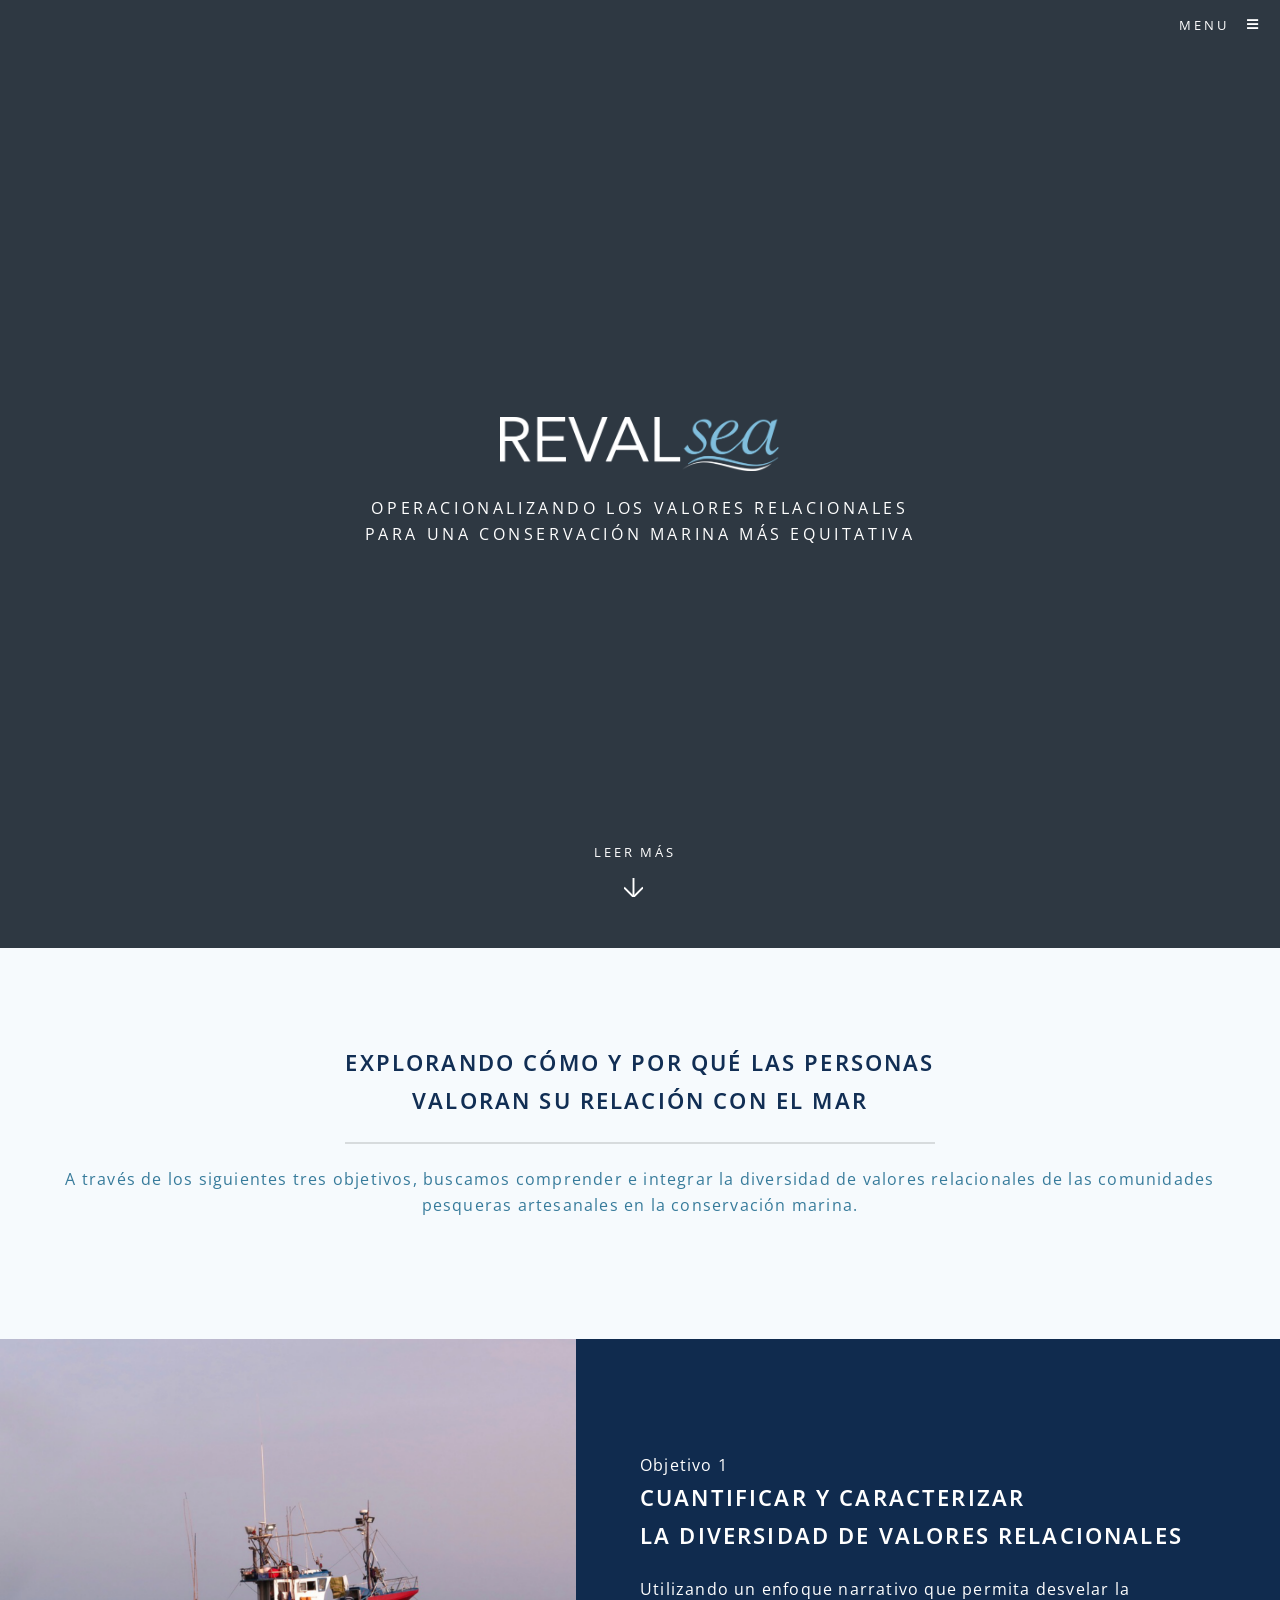
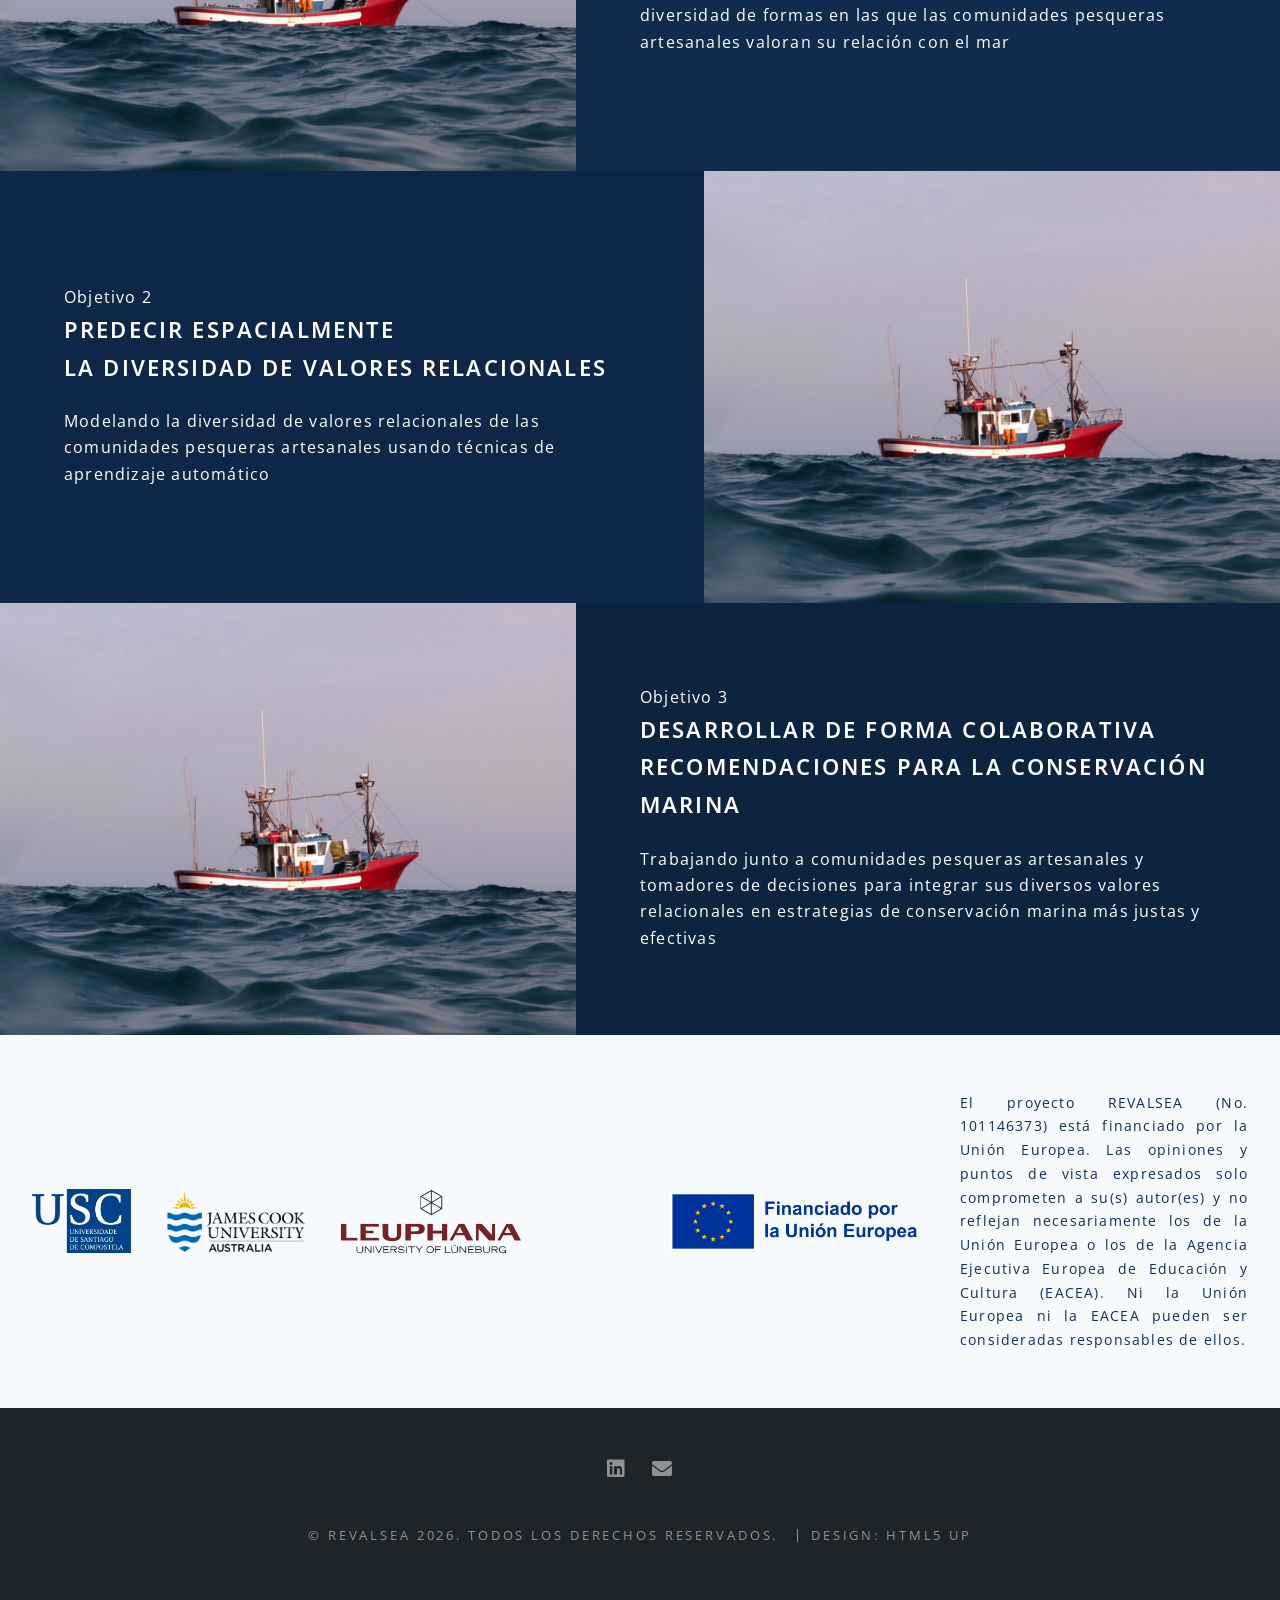
==== index.html @ 564c8993 "Update index.html" ====
<!DOCTYPE HTML>
<!--
	Spectral by HTML5 UP
	html5up.net | @ajlkn
	Free for personal and commercial use under the CCA 3.0 license (html5up.net/license)
-->
<html>
	<head>
		<title>REVALSEA</title>
		<meta charset="utf-8" />
		<meta name="viewport" content="width=device-width, initial-scale=1, user-scalable=no" />
		<link rel="stylesheet" href="assets/css/main.css" />
		<noscript><link rel="stylesheet" href="assets/css/noscript.css" /></noscript>
	</head>
	<body class="is-preload pagina-index">

		<!-- Page Wrapper -->
			<div id="page-wrapper">

				<!-- Header -->
					<header id="header" class="alt"> <h1><a href="index.html">revalsea</a></h1> 
						<nav id="nav">
							<ul>
								<li class="special">
									<a href="#menu" class="menuToggle"><span>Menu</span></a>
									<div id="menu">
										<ul>
											<li><a href="index.html">Inicio</a></li>
											<li><a href="generic.html">Equipo</a></li>
											<li><a href="elements.html">Divulgación</a></li>
										</ul>
									</div>
								</li>
							</ul>
						</nav>
					</header>

				<!-- Banner -->
					<section id="banner">
						<div class="inner">
							<img src="images/logoblanco.png" alt="Logo" class="banner-logo">
							<p>Operacionalizando los valores relacionales<br />
							para una conservación marina más equitativa</p>
						</div>
						<a href="#one" class="more scrolly">Leer más</a>
					</section>

				<!-- One -->
					<section id="one" class="wrapper style1 special">
						<div class="inner">
							<header class="major">
								<h2>Explorando cómo y por qué las personas<br />
								valoran su relación con el mar</h2>
								
								<span class="wave-divider"></span>
								
								<p>A través de los siguientes tres objetivos, buscamos comprender e integrar la diversidad de  
									valores relacionales de las comunidades pesqueras artesanales en la conservación marina.</p>
							</header>
						</div>
					</section>

				<!-- Two -->
					<section id="two" class="wrapper alt style2">
						<section class="spotlight">
							<div class="image"><img src="images/barco1.jpeg" alt="" /></div>
							<div class="content">
								<span class="spotlight-kicker">Objetivo 1</span>
								<h2>Cuantificar y caracterizar<br />
								la diversidad de valores relacionales</h2>
								<p>Utilizando un enfoque narrativo que permita desvelar la diversidad de formas en las que las comunidades pesqueras artesanales valoran su relación con el mar </p>
							</div>
						</section>
						<section class="spotlight">
							<div class="image"><img src="images/barco1.jpeg" alt="" /></div>
							<div class="content">
								<span class="spotlight-kicker">Objetivo 2</span>
								<h2>Predecir espacialmente <br />
								la diversidad de valores relacionales</h2>
								<p>Modelando la diversidad de valores relacionales de las comunidades pesqueras artesanales usando técnicas de aprendizaje automático</p>
							</div>
						</section>
						<section class="spotlight">
							<div class="image"><img src="images/barco1.jpeg" alt="" /></div>
							<div class="content">
								<span class="spotlight-kicker">Objetivo 3</span>
								<h2>Desarrollar de forma colaborativa<br />
								recomendaciones para la conservación marina</h2>
								<p>Trabajando junto a comunidades pesqueras artesanales y tomadores de decisiones para integrar sus diversos valores relacionales en estrategias de conservación marina más justas y efectivas</p>
							</div>
						</section>
					</section>

	
					<!-- Sección logos / colaboración -->
							<section id="partners" class="partners-section">
							  <div class="inner partners-row">
							
							    <div class="partners-left">
							      <img src="images/usc.png" alt="Logo institución 1" />
							      <img src="images/jcu2.png" alt="Logo institución 2" />
							      <img src="images/leuphana.png" alt="Logo institución 3" />
							    </div>
							
							    <div class="partners-right">
							      <img src="images/ES_FundedbytheEU_RGB_POS.png" alt="Logo Unión Europea" />
							      <p>El proyecto REVALSEA (No. 101146373) está financiado por la Unión Europea. Las opiniones y puntos de vista expresados solo comprometen a su(s) autor(es) y no reflejan 
								  necesariamente los de la Unión Europea o los de la Agencia Ejecutiva Europea de Educación y Cultura (EACEA). Ni la Unión Europea ni la EACEA pueden ser consideradas 
								  responsables de ellos. 
						      </p>
						    </div>
						
						  </div>
						</section>
				
				<!-- Footer -->
					<footer id="footer">
						<ul class="icons">
							<li><a href="https://www.linkedin.com/in/natali-lazzari-32a2b91ba/" class="icon brands fa-linkedin"><span class="label">LinkedIn</span></a></li>
							<li><a href="mailto:lazzari.natali@gmail.com" class="icon solid fa-envelope"><span class="label">Email</span></a></li>
						</ul>
						<ul class="copyright">
							<li>&copy; REVALSEA 2026. Todos los derechos reservados.</li>
							<li>Design: HTML5 UP</li>
						</ul>
					</footer>

				</div>

		<!-- Scripts -->
			<script src="assets/js/jquery.min.js"></script>
			<script src="assets/js/jquery.scrollex.min.js"></script>
			<script src="assets/js/jquery.scrolly.min.js"></script>
			<script src="assets/js/browser.min.js"></script>
			<script src="assets/js/breakpoints.min.js"></script>
			<script src="assets/js/util.js"></script>
			<script src="assets/js/main.js"></script>

	</body>
</html>
---- assets/css/main.css ----
@import url(fontawesome-all.min.css);
@import url("https://fonts.googleapis.com/css?family=Open+Sans:400,400italic,600,600italic,800,800italic");

/*
	Spectral by HTML5 UP
	html5up.net | @ajlkn
	Free for personal and commercial use under the CCA 3.0 license (html5up.net/license)
*/

html, body, div, span, applet, object,
iframe, h1, h2, h3, h4, h5, h6, p, blockquote,
pre, a, abbr, acronym, address, big, cite,
code, del, dfn, em, img, ins, kbd, q, s, samp,
small, strike, strong, sub, sup, tt, var, b,
u, i, center, dl, dt, dd, ol, ul, li, fieldset,
form, label, legend, table, caption, tbody,
tfoot, thead, tr, th, td, article, aside,
canvas, details, embed, figure, figcaption,
footer, header, hgroup, menu, nav, output, ruby,
section, summary, time, mark, audio, video {
	margin: 0;
	padding: 0;
	border: 0;
	font-size: 100%;
	font: inherit;
	vertical-align: baseline;}

article, aside, details, figcaption, figure,
footer, header, hgroup, menu, nav, section {
	display: block;}

body {
	line-height: 1;
}

ol, ul {
	list-style: none;
}

blockquote, q {
	quotes: none;
}

	blockquote:before, blockquote:after, q:before, q:after {
		content: '';
		content: none;
	}

table {
	border-collapse: collapse;
	border-spacing: 0;
}

body {
	-webkit-text-size-adjust: none;
}

mark {
	background-color: transparent;
	color: inherit;
}

input::-moz-focus-inner {
	border: 0;
	padding: 0;
}

input, select, textarea {
	-moz-appearance: none;
	-webkit-appearance: none;
	-ms-appearance: none;
	appearance: none;
}

/* Basic */

	@-ms-viewport {
		width: device-width;
	}

	html {
		box-sizing: border-box;
	}

	*, *:before, *:after {
		box-sizing: inherit;
	}

	body {
		background: #2e3842;
	}

		body.is-preload *, body.is-preload *:before, body.is-preload *:after {
			-moz-animation: none !important;
			-webkit-animation: none !important;
			-ms-animation: none !important;
			animation: none !important;
			-moz-transition: none !important;
			-webkit-transition: none !important;
			-ms-transition: none !important;
			transition: none !important;
		}


	body, input, select, textarea {
		color: #fff;
		font-family: "Open Sans", Helvetica, sans-serif;
		font-size: 15pt;
		font-weight: 400;
		letter-spacing: 0.075em;
		line-height: 1.65em;
	}

		@media screen and (max-width: 1680px) {

			body, input, select, textarea {
				font-size: 13pt;
			}

		}

		@media screen and (max-width: 1280px) {

			body, input, select, textarea {
				font-size: 12pt;
			}

		}

		@media screen and (max-width: 736px) {

			body, input, select, textarea {
				font-size: 11pt;
				letter-spacing: 0.0375em;
			}

		}

	a {
		-moz-transition: color 0.2s ease, border-bottom-color 0.2s ease;
		-webkit-transition: color 0.2s ease, border-bottom-color 0.2s ease;
		-ms-transition: color 0.2s ease, border-bottom-color 0.2s ease;
		transition: color 0.2s ease, border-bottom-color 0.2s ease;
		border-bottom: dotted 1px;
		color: inherit;
		text-decoration: none;
	}

		a:hover {
			border-bottom-color: transparent;
		}

	strong, b {
		color: #fff;
		font-weight: 600;
	}

	em, i {
		font-style: italic;
	}

	p {
		margin: 0 0 2em 0;
	}

	h1, h2, h3, h4, h5, h6 {
		color: #fff;
		font-weight: 630;
		letter-spacing: 0.1em;
		line-height: 1em;
		margin: 0 0 1em 0;
		text-transform: uppercase;
	}

		h1 a, h2 a, h3 a, h4 a, h5 a, h6 a {
			color: inherit;
			text-decoration: none;
		}

	h2 {
		font-size: 1.35em;
		line-height: 1.75em;
	}

		@media screen and (max-width: 736px) {

			h2 {
				font-size: 1.1em;
				line-height: 1.65em;
			}

		}

	h3 {
		font-size: 1.15em;
		line-height: 1.75em;
	}

		@media screen and (max-width: 736px) {

			h3 {
				font-size: 1em;
				line-height: 1.65em;
			}

		}

	h4 {
		font-size: 1em;
		line-height: 1.5em;
	}

	h5 {
		font-size: 0.8em;
		line-height: 1.5em;
	}

	h6 {
		font-size: 0.7em;
		line-height: 1.5em;
	}

	sub {
		font-size: 0.8em;
		position: relative;
		top: 0.5em;
	}

	sup {
		font-size: 0.8em;
		position: relative;
		top: -0.5em;
	}

	hr {
		border: 0;
		border-bottom: solid 2px #fff;
		margin: 3em 0;
	}

		hr.major {
			margin: 4.5em 0;
		}

	blockquote {
		border-left: solid 4px #fff;
		font-style: italic;
		margin: 0 0 2em 0;
		padding: 0.5em 0 0.5em 2em;
	}

	code {
		background: rgba(144, 144, 144, 0.25);
		border-radius: 3px;
		font-family: "Courier New", monospace;
		font-size: 0.9em;
		letter-spacing: 0;
		margin: 0 0.25em;
		padding: 0.25em 0.65em;
	}

	pre {
		-webkit-overflow-scrolling: touch;
		font-family: "Courier New", monospace;
		font-size: 0.9em;
		margin: 0 0 2em 0;
	}

		pre code {
			display: block;
			line-height: 1.75em;
			padding: 1em 1.5em;
			overflow-x: auto;
		}

	.align-left {
		text-align: left;
	}

	.align-center {
		text-align: center;
	}

	.align-right {
		text-align: right;
	}

/* Row */

	.row {
		display: flex;
		flex-wrap: wrap;
		box-sizing: border-box;
		align-items: stretch;
	}

		.row > * {
			box-sizing: border-box;
		}

		.row.gtr-uniform > * > :last-child {
			margin-bottom: 0;
		}

		.row.aln-left {
			justify-content: flex-start;
		}

		.row.aln-center {
			justify-content: center;
		}

		.row.aln-right {
			justify-content: flex-end;
		}

		.row.aln-top {
			align-items: flex-start;
		}

		.row.aln-middle {
			align-items: center;
		}

		.row.aln-bottom {
			align-items: flex-end;
		}

		.row > .imp {
			order: -1;
		}

		.row > .col-1 {
			width: 8.33333%;
		}

		.row > .off-1 {
			margin-left: 8.33333%;
		}

		.row > .col-2 {
			width: 16.66667%;
		}

		.row > .off-2 {
			margin-left: 16.66667%;
		}

		.row > .col-3 {
			width: 25%;
		}

		.row > .off-3 {
			margin-left: 25%;
		}

		.row > .col-4 {
			width: 33.33333%;
		}

		.row > .off-4 {
			margin-left: 33.33333%;
		}

		.row > .col-5 {
			width: 41.66667%;
		}

		.row > .off-5 {
			margin-left: 41.66667%;
		}

		.row > .col-6 {
			width: 50%;
		}

		.row > .off-6 {
			margin-left: 50%;
		}

		.row > .col-7 {
			width: 58.33333%;
		}

		.row > .off-7 {
			margin-left: 58.33333%;
		}

		.row > .col-8 {
			width: 66.66667%;
		}

		.row > .off-8 {
			margin-left: 66.66667%;
		}

		.row > .col-9 {
			width: 75%;
		}

		.row > .off-9 {
			margin-left: 75%;
		}

		.row > .col-10 {
			width: 83.33333%;
		}

		.row > .off-10 {
			margin-left: 83.33333%;
		}

		.row > .col-11 {
			width: 91.66667%;
		}

		.row > .off-11 {
			margin-left: 91.66667%;
		}

		.row > .col-12 {
			width: 100%;
		}

		.row > .off-12 {
			margin-left: 100%;
		}

		.row.gtr-0 {
			margin-top: 0;
			margin-left: 0em;
		}

			.row.gtr-0 > * {
				padding: 0 0 0 0em;
			}

			.row.gtr-0.gtr-uniform {
				margin-top: 0em;
			}

				.row.gtr-0.gtr-uniform > * {
					padding-top: 0em;
				}

		.row.gtr-25 {
			margin-top: 0;
			margin-left: -0.375em;
		}

			.row.gtr-25 > * {
				padding: 0 0 0 0.375em;
			}

			.row.gtr-25.gtr-uniform {
				margin-top: -0.375em;
			}

				.row.gtr-25.gtr-uniform > * {
					padding-top: 0.375em;
				}

		.row.gtr-50 {
			margin-top: 0;
			margin-left: -0.75em;
		}

			.row.gtr-50 > * {
				padding: 0 0 0 0.75em;
			}

			.row.gtr-50.gtr-uniform {
				margin-top: -0.75em;
			}

				.row.gtr-50.gtr-uniform > * {
					padding-top: 0.75em;
				}

		.row {
			margin-top: 0;
			margin-left: -1.5em;
		}

			.row > * {
				padding: 0 0 0 1.5em;
			}

			.row.gtr-uniform {
				margin-top: -1.5em;
			}

				.row.gtr-uniform > * {
					padding-top: 1.5em;
				}

		.row.gtr-150 {
			margin-top: 0;
			margin-left: -2.25em;
		}

			.row.gtr-150 > * {
				padding: 0 0 0 2.25em;
			}

			.row.gtr-150.gtr-uniform {
				margin-top: -2.25em;
			}

				.row.gtr-150.gtr-uniform > * {
					padding-top: 2.25em;
				}

		.row.gtr-200 {
			margin-top: 0;
			margin-left: -3em;
		}

			.row.gtr-200 > * {
				padding: 0 0 0 3em;
			}

			.row.gtr-200.gtr-uniform {
				margin-top: -3em;
			}

				.row.gtr-200.gtr-uniform > * {
					padding-top: 3em;
				}

		@media screen and (max-width: 1680px) {

			.row {
				display: flex;
				flex-wrap: wrap;
				box-sizing: border-box;
				align-items: stretch;
			}

				.row > * {
					box-sizing: border-box;
				}

				.row.gtr-uniform > * > :last-child {
					margin-bottom: 0;
				}

				.row.aln-left {
					justify-content: flex-start;
				}

				.row.aln-center {
					justify-content: center;
				}

				.row.aln-right {
					justify-content: flex-end;
				}

				.row.aln-top {
					align-items: flex-start;
				}

				.row.aln-middle {
					align-items: center;
				}

				.row.aln-bottom {
					align-items: flex-end;
				}

				.row > .imp-xlarge {
					order: -1;
				}

				.row > .col-1-xlarge {
					width: 8.33333%;
				}

				.row > .off-1-xlarge {
					margin-left: 8.33333%;
				}

				.row > .col-2-xlarge {
					width: 16.66667%;
				}

				.row > .off-2-xlarge {
					margin-left: 16.66667%;
				}

				.row > .col-3-xlarge {
					width: 25%;
				}

				.row > .off-3-xlarge {
					margin-left: 25%;
				}

				.row > .col-4-xlarge {
					width: 33.33333%;
				}

				.row > .off-4-xlarge {
					margin-left: 33.33333%;
				}

				.row > .col-5-xlarge {
					width: 41.66667%;
				}

				.row > .off-5-xlarge {
					margin-left: 41.66667%;
				}

				.row > .col-6-xlarge {
					width: 50%;
				}

				.row > .off-6-xlarge {
					margin-left: 50%;
				}

				.row > .col-7-xlarge {
					width: 58.33333%;
				}

				.row > .off-7-xlarge {
					margin-left: 58.33333%;
				}

				.row > .col-8-xlarge {
					width: 66.66667%;
				}

				.row > .off-8-xlarge {
					margin-left: 66.66667%;
				}

				.row > .col-9-xlarge {
					width: 75%;
				}

				.row > .off-9-xlarge {
					margin-left: 75%;
				}

				.row > .col-10-xlarge {
					width: 83.33333%;
				}

				.row > .off-10-xlarge {
					margin-left: 83.33333%;
				}

				.row > .col-11-xlarge {
					width: 91.66667%;
				}

				.row > .off-11-xlarge {
					margin-left: 91.66667%;
				}

				.row > .col-12-xlarge {
					width: 100%;
				}

				.row > .off-12-xlarge {
					margin-left: 100%;
				}

				.row.gtr-0 {
					margin-top: 0;
					margin-left: 0em;
				}

					.row.gtr-0 > * {
						padding: 0 0 0 0em;
					}

					.row.gtr-0.gtr-uniform {
						margin-top: 0em;
					}

						.row.gtr-0.gtr-uniform > * {
							padding-top: 0em;
						}

				.row.gtr-25 {
					margin-top: 0;
					margin-left: -0.375em;
				}

					.row.gtr-25 > * {
						padding: 0 0 0 0.375em;
					}

					.row.gtr-25.gtr-uniform {
						margin-top: -0.375em;
					}

						.row.gtr-25.gtr-uniform > * {
							padding-top: 0.375em;
						}

				.row.gtr-50 {
					margin-top: 0;
					margin-left: -0.75em;
				}

					.row.gtr-50 > * {
						padding: 0 0 0 0.75em;
					}

					.row.gtr-50.gtr-uniform {
						margin-top: -0.75em;
					}

						.row.gtr-50.gtr-uniform > * {
							padding-top: 0.75em;
						}

				.row {
					margin-top: 0;
					margin-left: -1.5em;
				}

					.row > * {
						padding: 0 0 0 1.5em;
					}

					.row.gtr-uniform {
						margin-top: -1.5em;
					}

						.row.gtr-uniform > * {
							padding-top: 1.5em;
						}

				.row.gtr-150 {
					margin-top: 0;
					margin-left: -2.25em;
				}

					.row.gtr-150 > * {
						padding: 0 0 0 2.25em;
					}

					.row.gtr-150.gtr-uniform {
						margin-top: -2.25em;
					}

						.row.gtr-150.gtr-uniform > * {
							padding-top: 2.25em;
						}

				.row.gtr-200 {
					margin-top: 0;
					margin-left: -3em;
				}

					.row.gtr-200 > * {
						padding: 0 0 0 3em;
					}

					.row.gtr-200.gtr-uniform {
						margin-top: -3em;
					}

						.row.gtr-200.gtr-uniform > * {
							padding-top: 3em;
						}

		}

		@media screen and (max-width: 1280px) {

			.row {
				display: flex;
				flex-wrap: wrap;
				box-sizing: border-box;
				align-items: stretch;
			}

				.row > * {
					box-sizing: border-box;
				}

				.row.gtr-uniform > * > :last-child {
					margin-bottom: 0;
				}

				.row.aln-left {
					justify-content: flex-start;
				}

				.row.aln-center {
					justify-content: center;
				}

				.row.aln-right {
					justify-content: flex-end;
				}

				.row.aln-top {
					align-items: flex-start;
				}

				.row.aln-middle {
					align-items: center;
				}

				.row.aln-bottom {
					align-items: flex-end;
				}

				.row > .imp-large {
					order: -1;
				}

				.row > .col-1-large {
					width: 8.33333%;
				}

				.row > .off-1-large {
					margin-left: 8.33333%;
				}

				.row > .col-2-large {
					width: 16.66667%;
				}

				.row > .off-2-large {
					margin-left: 16.66667%;
				}

				.row > .col-3-large {
					width: 25%;
				}

				.row > .off-3-large {
					margin-left: 25%;
				}

				.row > .col-4-large {
					width: 33.33333%;
				}

				.row > .off-4-large {
					margin-left: 33.33333%;
				}

				.row > .col-5-large {
					width: 41.66667%;
				}

				.row > .off-5-large {
					margin-left: 41.66667%;
				}

				.row > .col-6-large {
					width: 50%;
				}

				.row > .off-6-large {
					margin-left: 50%;
				}

				.row > .col-7-large {
					width: 58.33333%;
				}

				.row > .off-7-large {
					margin-left: 58.33333%;
				}

				.row > .col-8-large {
					width: 66.66667%;
				}

				.row > .off-8-large {
					margin-left: 66.66667%;
				}

				.row > .col-9-large {
					width: 75%;
				}

				.row > .off-9-large {
					margin-left: 75%;
				}

				.row > .col-10-large {
					width: 83.33333%;
				}

				.row > .off-10-large {
					margin-left: 83.33333%;
				}

				.row > .col-11-large {
					width: 91.66667%;
				}

				.row > .off-11-large {
					margin-left: 91.66667%;
				}

				.row > .col-12-large {
					width: 100%;
				}

				.row > .off-12-large {
					margin-left: 100%;
				}

				.row.gtr-0 {
					margin-top: 0;
					margin-left: 0em;
				}

					.row.gtr-0 > * {
						padding: 0 0 0 0em;
					}

					.row.gtr-0.gtr-uniform {
						margin-top: 0em;
					}

						.row.gtr-0.gtr-uniform > * {
							padding-top: 0em;
						}

				.row.gtr-25 {
					margin-top: 0;
					margin-left: -0.375em;
				}

					.row.gtr-25 > * {
						padding: 0 0 0 0.375em;
					}

					.row.gtr-25.gtr-uniform {
						margin-top: -0.375em;
					}

						.row.gtr-25.gtr-uniform > * {
							padding-top: 0.375em;
						}

				.row.gtr-50 {
					margin-top: 0;
					margin-left: -0.75em;
				}

					.row.gtr-50 > * {
						padding: 0 0 0 0.75em;
					}

					.row.gtr-50.gtr-uniform {
						margin-top: -0.75em;
					}

						.row.gtr-50.gtr-uniform > * {
							padding-top: 0.75em;
						}

				.row {
					margin-top: 0;
					margin-left: -1.5em;
				}

					.row > * {
						padding: 0 0 0 1.5em;
					}

					.row.gtr-uniform {
						margin-top: -1.5em;
					}

						.row.gtr-uniform > * {
							padding-top: 1.5em;
						}

				.row.gtr-150 {
					margin-top: 0;
					margin-left: -2.25em;
				}

					.row.gtr-150 > * {
						padding: 0 0 0 2.25em;
					}

					.row.gtr-150.gtr-uniform {
						margin-top: -2.25em;
					}

						.row.gtr-150.gtr-uniform > * {
							padding-top: 2.25em;
						}

				.row.gtr-200 {
					margin-top: 0;
					margin-left: -3em;
				}

					.row.gtr-200 > * {
						padding: 0 0 0 3em;
					}

					.row.gtr-200.gtr-uniform {
						margin-top: -3em;
					}

						.row.gtr-200.gtr-uniform > * {
							padding-top: 3em;
						}

		}

		@media screen and (max-width: 980px) {

			.row {
				display: flex;
				flex-wrap: wrap;
				box-sizing: border-box;
				align-items: stretch;
			}

				.row > * {
					box-sizing: border-box;
				}

				.row.gtr-uniform > * > :last-child {
					margin-bottom: 0;
				}

				.row.aln-left {
					justify-content: flex-start;
				}

				.row.aln-center {
					justify-content: center;
				}

				.row.aln-right {
					justify-content: flex-end;
				}

				.row.aln-top {
					align-items: flex-start;
				}

				.row.aln-middle {
					align-items: center;
				}

				.row.aln-bottom {
					align-items: flex-end;
				}

				.row > .imp-medium {
					order: -1;
				}

				.row > .col-1-medium {
					width: 8.33333%;
				}

				.row > .off-1-medium {
					margin-left: 8.33333%;
				}

				.row > .col-2-medium {
					width: 16.66667%;
				}

				.row > .off-2-medium {
					margin-left: 16.66667%;
				}

				.row > .col-3-medium {
					width: 25%;
				}

				.row > .off-3-medium {
					margin-left: 25%;
				}

				.row > .col-4-medium {
					width: 33.33333%;
				}

				.row > .off-4-medium {
					margin-left: 33.33333%;
				}

				.row > .col-5-medium {
					width: 41.66667%;
				}

				.row > .off-5-medium {
					margin-left: 41.66667%;
				}

				.row > .col-6-medium {
					width: 50%;
				}

				.row > .off-6-medium {
					margin-left: 50%;
				}

				.row > .col-7-medium {
					width: 58.33333%;
				}

				.row > .off-7-medium {
					margin-left: 58.33333%;
				}

				.row > .col-8-medium {
					width: 66.66667%;
				}

				.row > .off-8-medium {
					margin-left: 66.66667%;
				}

				.row > .col-9-medium {
					width: 75%;
				}

				.row > .off-9-medium {
					margin-left: 75%;
				}

				.row > .col-10-medium {
					width: 83.33333%;
				}

				.row > .off-10-medium {
					margin-left: 83.33333%;
				}

				.row > .col-11-medium {
					width: 91.66667%;
				}

				.row > .off-11-medium {
					margin-left: 91.66667%;
				}

				.row > .col-12-medium {
					width: 100%;
				}

				.row > .off-12-medium {
					margin-left: 100%;
				}

				.row.gtr-0 {
					margin-top: 0;
					margin-left: 0em;
				}

					.row.gtr-0 > * {
						padding: 0 0 0 0em;
					}

					.row.gtr-0.gtr-uniform {
						margin-top: 0em;
					}

						.row.gtr-0.gtr-uniform > * {
							padding-top: 0em;
						}

				.row.gtr-25 {
					margin-top: 0;
					margin-left: -0.375em;
				}

					.row.gtr-25 > * {
						padding: 0 0 0 0.375em;
					}

					.row.gtr-25.gtr-uniform {
						margin-top: -0.375em;
					}

						.row.gtr-25.gtr-uniform > * {
							padding-top: 0.375em;
						}

				.row.gtr-50 {
					margin-top: 0;
					margin-left: -0.75em;
				}

					.row.gtr-50 > * {
						padding: 0 0 0 0.75em;
					}

					.row.gtr-50.gtr-uniform {
						margin-top: -0.75em;
					}

						.row.gtr-50.gtr-uniform > * {
							padding-top: 0.75em;
						}

				.row {
					margin-top: 0;
					margin-left: -1.5em;
				}

					.row > * {
						padding: 0 0 0 1.5em;
					}

					.row.gtr-uniform {
						margin-top: -1.5em;
					}

						.row.gtr-uniform > * {
							padding-top: 1.5em;
						}

				.row.gtr-150 {
					margin-top: 0;
					margin-left: -2.25em;
				}

					.row.gtr-150 > * {
						padding: 0 0 0 2.25em;
					}

					.row.gtr-150.gtr-uniform {
						margin-top: -2.25em;
					}

						.row.gtr-150.gtr-uniform > * {
							padding-top: 2.25em;
						}

				.row.gtr-200 {
					margin-top: 0;
					margin-left: -3em;
				}

					.row.gtr-200 > * {
						padding: 0 0 0 3em;
					}

					.row.gtr-200.gtr-uniform {
						margin-top: -3em;
					}

						.row.gtr-200.gtr-uniform > * {
							padding-top: 3em;
						}

		}

		@media screen and (max-width: 736px) {

			.row {
				display: flex;
				flex-wrap: wrap;
				box-sizing: border-box;
				align-items: stretch;
			}

				.row > * {
					box-sizing: border-box;
				}

				.row.gtr-uniform > * > :last-child {
					margin-bottom: 0;
				}

				.row.aln-left {
					justify-content: flex-start;
				}

				.row.aln-center {
					justify-content: center;
				}

				.row.aln-right {
					justify-content: flex-end;
				}

				.row.aln-top {
					align-items: flex-start;
				}

				.row.aln-middle {
					align-items: center;
				}

				.row.aln-bottom {
					align-items: flex-end;
				}

				.row > .imp-small {
					order: -1;
				}

				.row > .col-1-small {
					width: 8.33333%;
				}

				.row > .off-1-small {
					margin-left: 8.33333%;
				}

				.row > .col-2-small {
					width: 16.66667%;
				}

				.row > .off-2-small {
					margin-left: 16.66667%;
				}

				.row > .col-3-small {
					width: 25%;
				}

				.row > .off-3-small {
					margin-left: 25%;
				}

				.row > .col-4-small {
					width: 33.33333%;
				}

				.row > .off-4-small {
					margin-left: 33.33333%;
				}

				.row > .col-5-small {
					width: 41.66667%;
				}

				.row > .off-5-small {
					margin-left: 41.66667%;
				}

				.row > .col-6-small {
					width: 50%;
				}

				.row > .off-6-small {
					margin-left: 50%;
				}

				.row > .col-7-small {
					width: 58.33333%;
				}

				.row > .off-7-small {
					margin-left: 58.33333%;
				}

				.row > .col-8-small {
					width: 66.66667%;
				}

				.row > .off-8-small {
					margin-left: 66.66667%;
				}

				.row > .col-9-small {
					width: 75%;
				}

				.row > .off-9-small {
					margin-left: 75%;
				}

				.row > .col-10-small {
					width: 83.33333%;
				}

				.row > .off-10-small {
					margin-left: 83.33333%;
				}

				.row > .col-11-small {
					width: 91.66667%;
				}

				.row > .off-11-small {
					margin-left: 91.66667%;
				}

				.row > .col-12-small {
					width: 100%;
				}

				.row > .off-12-small {
					margin-left: 100%;
				}

				.row.gtr-0 {
					margin-top: 0;
					margin-left: 0em;
				}

					.row.gtr-0 > * {
						padding: 0 0 0 0em;
					}

					.row.gtr-0.gtr-uniform {
						margin-top: 0em;
					}

						.row.gtr-0.gtr-uniform > * {
							padding-top: 0em;
						}

				.row.gtr-25 {
					margin-top: 0;
					margin-left: -0.375em;
				}

					.row.gtr-25 > * {
						padding: 0 0 0 0.375em;
					}

					.row.gtr-25.gtr-uniform {
						margin-top: -0.375em;
					}

						.row.gtr-25.gtr-uniform > * {
							padding-top: 0.375em;
						}

				.row.gtr-50 {
					margin-top: 0;
					margin-left: -0.75em;
				}

					.row.gtr-50 > * {
						padding: 0 0 0 0.75em;
					}

					.row.gtr-50.gtr-uniform {
						margin-top: -0.75em;
					}

						.row.gtr-50.gtr-uniform > * {
							padding-top: 0.75em;
						}

				.row {
					margin-top: 0;
					margin-left: -1.5em;
				}

					.row > * {
						padding: 0 0 0 1.5em;
					}

					.row.gtr-uniform {
						margin-top: -1.5em;
					}

						.row.gtr-uniform > * {
							padding-top: 1.5em;
						}

				.row.gtr-150 {
					margin-top: 0;
					margin-left: -2.25em;
				}

					.row.gtr-150 > * {
						padding: 0 0 0 2.25em;
					}

					.row.gtr-150.gtr-uniform {
						margin-top: -2.25em;
					}

						.row.gtr-150.gtr-uniform > * {
							padding-top: 2.25em;
						}

				.row.gtr-200 {
					margin-top: 0;
					margin-left: -3em;
				}

					.row.gtr-200 > * {
						padding: 0 0 0 3em;
					}

					.row.gtr-200.gtr-uniform {
						margin-top: -3em;
					}

						.row.gtr-200.gtr-uniform > * {
							padding-top: 3em;
						}

		}

		@media screen and (max-width: 480px) {

			.row {
				display: flex;
				flex-wrap: wrap;
				box-sizing: border-box;
				align-items: stretch;
			}

				.row > * {
					box-sizing: border-box;
				}

				.row.gtr-uniform > * > :last-child {
					margin-bottom: 0;
				}

				.row.aln-left {
					justify-content: flex-start;
				}

				.row.aln-center {
					justify-content: center;
				}

				.row.aln-right {
					justify-content: flex-end;
				}

				.row.aln-top {
					align-items: flex-start;
				}

				.row.aln-middle {
					align-items: center;
				}

				.row.aln-bottom {
					align-items: flex-end;
				}

				.row > .imp-xsmall {
					order: -1;
				}

				.row > .col-1-xsmall {
					width: 8.33333%;
				}

				.row > .off-1-xsmall {
					margin-left: 8.33333%;
				}

				.row > .col-2-xsmall {
					width: 16.66667%;
				}

				.row > .off-2-xsmall {
					margin-left: 16.66667%;
				}

				.row > .col-3-xsmall {
					width: 25%;
				}

				.row > .off-3-xsmall {
					margin-left: 25%;
				}

				.row > .col-4-xsmall {
					width: 33.33333%;
				}

				.row > .off-4-xsmall {
					margin-left: 33.33333%;
				}

				.row > .col-5-xsmall {
					width: 41.66667%;
				}

				.row > .off-5-xsmall {
					margin-left: 41.66667%;
				}

				.row > .col-6-xsmall {
					width: 50%;
				}

				.row > .off-6-xsmall {
					margin-left: 50%;
				}

				.row > .col-7-xsmall {
					width: 58.33333%;
				}

				.row > .off-7-xsmall {
					margin-left: 58.33333%;
				}

				.row > .col-8-xsmall {
					width: 66.66667%;
				}

				.row > .off-8-xsmall {
					margin-left: 66.66667%;
				}

				.row > .col-9-xsmall {
					width: 75%;
				}

				.row > .off-9-xsmall {
					margin-left: 75%;
				}

				.row > .col-10-xsmall {
					width: 83.33333%;
				}

				.row > .off-10-xsmall {
					margin-left: 83.33333%;
				}

				.row > .col-11-xsmall {
					width: 91.66667%;
				}

				.row > .off-11-xsmall {
					margin-left: 91.66667%;
				}

				.row > .col-12-xsmall {
					width: 100%;
				}

				.row > .off-12-xsmall {
					margin-left: 100%;
				}

				.row.gtr-0 {
					margin-top: 0;
					margin-left: 0em;
				}

					.row.gtr-0 > * {
						padding: 0 0 0 0em;
					}

					.row.gtr-0.gtr-uniform {
						margin-top: 0em;
					}

						.row.gtr-0.gtr-uniform > * {
							padding-top: 0em;
						}

				.row.gtr-25 {
					margin-top: 0;
					margin-left: -0.375em;
				}

					.row.gtr-25 > * {
						padding: 0 0 0 0.375em;
					}

					.row.gtr-25.gtr-uniform {
						margin-top: -0.375em;
					}

						.row.gtr-25.gtr-uniform > * {
							padding-top: 0.375em;
						}

				.row.gtr-50 {
					margin-top: 0;
					margin-left: -0.75em;
				}

					.row.gtr-50 > * {
						padding: 0 0 0 0.75em;
					}

					.row.gtr-50.gtr-uniform {
						margin-top: -0.75em;
					}

						.row.gtr-50.gtr-uniform > * {
							padding-top: 0.75em;
						}

				.row {
					margin-top: 0;
					margin-left: -1.5em;
				}

					.row > * {
						padding: 0 0 0 1.5em;
					}

					.row.gtr-uniform {
						margin-top: -1.5em;
					}

						.row.gtr-uniform > * {
							padding-top: 1.5em;
						}

				.row.gtr-150 {
					margin-top: 0;
					margin-left: -2.25em;
				}

					.row.gtr-150 > * {
						padding: 0 0 0 2.25em;
					}

					.row.gtr-150.gtr-uniform {
						margin-top: -2.25em;
					}

						.row.gtr-150.gtr-uniform > * {
							padding-top: 2.25em;
						}

				.row.gtr-200 {
					margin-top: 0;
					margin-left: -3em;
				}

					.row.gtr-200 > * {
						padding: 0 0 0 3em;
					}

					.row.gtr-200.gtr-uniform {
						margin-top: -3em;
					}

						.row.gtr-200.gtr-uniform > * {
							padding-top: 3em;
						}

		}

/* Section/Article */

	section.special, article.special {
		text-align: center;
	}

	header p {
		color: rgba(255, 255, 255, 0.5);
		position: relative;
		top: -0.25em;
	}

	header h3 + p {
		font-size: 1.1em;
	}

	header h4 + p,
	header h5 + p,
	header h6 + p {
		font-size: 0.9em;
	}

	header.major {
		margin: 0 0 3.5em 0;
	}

		header.major h2, header.major h3, header.major h4, header.major h5, header.major h6 {
			border-bottom: solid 2px #fff;
			display: inline-block;
			padding-bottom: 1em;
			position: relative;
		}

			header.major h2:after, header.major h3:after, header.major h4:after, header.major h5:after, header.major h6:after {
				content: '';
				display: block;
				height: 1px;
			}

		header.major p {
			color: #fff;
			top: 0;
		}

		@media screen and (max-width: 736px) {

			header.major {
				margin: 0 0 2em 0;
			}

		}

	@media screen and (max-width: 980px) {

		header br {
			display: none;
		}

	}

/* Form */

	form {
		margin: 0 0 2em 0;
	}

	label {
		color: #fff;
		display: block;
		font-size: 0.9em;
		font-weight: 600;
		margin: 0 0 1em 0;
	}

	input[type="text"],
	input[type="password"],
	input[type="email"],
	select,
	textarea {
		-moz-appearance: none;
		-webkit-appearance: none;
		-ms-appearance: none;
		appearance: none;
		background-color: rgba(144, 144, 144, 0.25);
		border-radius: 3px;
		border: none;
		color: inherit;
		display: block;
		outline: 0;
		padding: 0 1em;
		text-decoration: none;
		width: 100%;
	}

		input[type="text"]:invalid,
		input[type="password"]:invalid,
		input[type="email"]:invalid,
		select:invalid,
		textarea:invalid {
			box-shadow: none;
		}

		input[type="text"]:focus,
		input[type="password"]:focus,
		input[type="email"]:focus,
		select:focus,
		textarea:focus {
			box-shadow: 0 0 0 2px #21b2a6;
		}

	select {
		background-size: 1.25em;
		background-repeat: no-repeat;
		background-position: calc(100% - 1em) center;
		height: 2.75em;
		padding-right: 2.75em;
		text-overflow: ellipsis;
	}

		select:focus::-ms-value {
			background-color: transparent;
		}

		select::-ms-expand {
			display: none;
		}

	input[type="text"],
	input[type="password"],
	input[type="email"],
	select {
		height: 2.75em;
	}

	textarea {
		padding: 0.75em 1em;
	}

	input[type="checkbox"],
	input[type="radio"] {
		-moz-appearance: none;
		-webkit-appearance: none;
		-ms-appearance: none;
		appearance: none;
		display: block;
		float: left;
		margin-right: -2em;
		opacity: 0;
		width: 1em;
		z-index: -1;
	}

		input[type="checkbox"] + label,
		input[type="radio"] + label {
			text-decoration: none;
			color: #fff;
			cursor: pointer;
			display: inline-block;
			font-size: 1em;
			font-weight: 400;
			padding-left: 2.4em;
			padding-right: 0.75em;
			position: relative;
		}

			input[type="checkbox"] + label:before,
			input[type="radio"] + label:before {
				-moz-osx-font-smoothing: grayscale;
				-webkit-font-smoothing: antialiased;
				display: inline-block;
				font-style: normal;
				font-variant: normal;
				text-rendering: auto;
				line-height: 1;
				text-transform: none !important;
				font-family: 'Font Awesome 5 Free';
				font-weight: 900;
			}

			input[type="checkbox"] + label:before,
			input[type="radio"] + label:before {
				background: rgba(144, 144, 144, 0.25);
				border-radius: 3px;
				content: '';
				display: inline-block;
				font-size: 0.8em;
				height: 2.0625em;
				left: 0;
				line-height: 2.0625em;
				position: absolute;
				text-align: center;
				top: 0;
				width: 2.0625em;
			}

		input[type="checkbox"]:checked + label:before,
		input[type="radio"]:checked + label:before {
			background: #2e3842;
			color: #fff;
			content: '\f00c';
		}

		input[type="checkbox"]:focus + label:before,
		input[type="radio"]:focus + label:before {
			box-shadow: 0 0 0 2px #21b2a6;
		}

	input[type="checkbox"] + label:before {
		border-radius: 3px;
	}

	input[type="radio"] + label:before {
		border-radius: 100%;
	}

	::-webkit-input-placeholder {
		color: rgba(255, 255, 255, 0.5) !important;
		opacity: 1.0;
	}

	:-moz-placeholder {
		color: rgba(255, 255, 255, 0.5) !important;
		opacity: 1.0;
	}

	::-moz-placeholder {
		color: rgba(255, 255, 255, 0.5) !important;
		opacity: 1.0;
	}

	:-ms-input-placeholder {
		color: rgba(255, 255, 255, 0.5) !important;
		opacity: 1.0;
	}

/* Box */

	.box {
		border-radius: 3px;
		border: solid 2px #fff;
		margin-bottom: 2em;
		padding: 1.5em;
	}

		.box > :last-child,
		.box > :last-child > :last-child,
		.box > :last-child > :last-child > :last-child {
			margin-bottom: 0;
		}

		.box.alt {
			border: 0;
			border-radius: 0;
			padding: 0;
		}

/* Icon */

	.icon {
		text-decoration: none;
		border-bottom: none;
		position: relative;
	}

		.icon:before {
			-moz-osx-font-smoothing: grayscale;
			-webkit-font-smoothing: antialiased;
			display: inline-block;
			font-style: normal;
			font-variant: normal;
			text-rendering: auto;
			line-height: 1;
			text-transform: none !important;
			font-family: 'Font Awesome 5 Free';
			font-weight: 400;
		}

		.icon > .label {
			display: none;
		}

		.icon:before {
			line-height: inherit;
		}

		.icon.solid:before {
			font-weight: 900;
		}

		.icon.brands:before {
			font-family: 'Font Awesome 5 Brands';
		}

		.icon.major {
			-moz-transform: rotate(-45deg);
			-webkit-transform: rotate(-45deg);
			-ms-transform: rotate(-45deg);
			transform: rotate(-45deg);
			border-radius: 3px;
			border: solid 2px #fff;
			display: inline-block;
			font-size: 1.35em;
			height: calc(3em + 2px);
			line-height: 3em;
			text-align: center;
			width: calc(3em + 2px);
		}

			.icon.major:before {
				-moz-transform: rotate(45deg);
				-webkit-transform: rotate(45deg);
				-ms-transform: rotate(45deg);
				transform: rotate(45deg);
				display: inline-block;
				font-size: 1.5em;
			}

			@media screen and (max-width: 736px) {

				.icon.major {
					font-size: 1em;
				}

			}

		.icon.style1 {
			color: #00ffcc;
		}

		.icon.style2 {
			color: #00f0ff;
		}

		.icon.style3 {
			color: #76ddff;
		}

/* Image */

	.image {
		border-radius: 3px;
		border: 0;
		display: inline-block;
		position: relative;
	}

		.image img {
			border-radius: 3px;
			display: block;
		}

		.image.left {
			float: left;
			margin: 0 2em 2em 0;
			top: 0.25em;
		}

		.image.right {
			float: right;
			margin: 0 0 2em 2em;
			top: 0.25em;
		}

		.image.left, .image.right {
			max-width: 40%;
		}

			.image.left img, .image.right img {
				width: 100%;
			}

		.image.fit {
			display: block;
			margin: 0 0 2em 0;
			width: 100%;
		}

			.image.fit img {
				width: 100%;
			}

/* List */

	ol {
		list-style: decimal;
		margin: 0 0 2em 0;
		padding-left: 1.25em;
	}

		ol li {
			padding-left: 0.25em;
		}

	ul {
		list-style: disc;
		margin: 0 0 2em 0;
		padding-left: 1em;
	}

		ul li {
			padding-left: 0.5em;
		}

		ul.alt {
			list-style: none;
			padding-left: 0;
		}

			ul.alt li {
				border-top: solid 1px #fff;
				padding: 0.5em 0;
			}

				ul.alt li:first-child {
					border-top: 0;
					padding-top: 0;
				}

	dl {
		margin: 0 0 2em 0;
	}

/* Actions */

	ul.actions {
		display: -moz-flex;
		display: -webkit-flex;
		display: -ms-flex;
		display: flex;
		cursor: default;
		list-style: none;
		margin-left: -1em;
		padding-left: 0;
	}

		ul.actions li {
			padding: 0 0 0 1em;
			vertical-align: middle;
		}

		ul.actions.special {
			-moz-justify-content: center;
			-webkit-justify-content: center;
			-ms-justify-content: center;
			justify-content: center;
			width: 100%;
			margin-left: 0;
		}

			ul.actions.special li:first-child {
				padding-left: 0;
			}

		ul.actions.stacked {
			-moz-flex-direction: column;
			-webkit-flex-direction: column;
			-ms-flex-direction: column;
			flex-direction: column;
			margin-left: 0;
		}

			ul.actions.stacked li {
				padding: 1em 0 0 0;
			}

				ul.actions.stacked li:first-child {
					padding-top: 0;
				}

		ul.actions.fit {
			width: calc(100% + 1em);
		}

			ul.actions.fit li {
				-moz-flex-grow: 1;
				-webkit-flex-grow: 1;
				-ms-flex-grow: 1;
				flex-grow: 1;
				-moz-flex-shrink: 1;
				-webkit-flex-shrink: 1;
				-ms-flex-shrink: 1;
				flex-shrink: 1;
				width: 100%;
			}

				ul.actions.fit li > * {
					width: 100%;
				}

			ul.actions.fit.stacked {
				width: 100%;
			}

		@media screen and (max-width: 480px) {

			ul.actions:not(.fixed) {
				-moz-flex-direction: column;
				-webkit-flex-direction: column;
				-ms-flex-direction: column;
				flex-direction: column;
				margin-left: 0;
				width: 100% !important;
			}

				ul.actions:not(.fixed) li {
					-moz-flex-grow: 1;
					-webkit-flex-grow: 1;
					-ms-flex-grow: 1;
					flex-grow: 1;
					-moz-flex-shrink: 1;
					-webkit-flex-shrink: 1;
					-ms-flex-shrink: 1;
					flex-shrink: 1;
					padding: 1em 0 0 0;
					text-align: center;
					width: 100%;
				}

					ul.actions:not(.fixed) li > * {
						width: 100%;
					}

					ul.actions:not(.fixed) li:first-child {
						padding-top: 0;
					}

					ul.actions:not(.fixed) li input[type="submit"],
					ul.actions:not(.fixed) li input[type="reset"],
					ul.actions:not(.fixed) li input[type="button"],
					ul.actions:not(.fixed) li button,
					ul.actions:not(.fixed) li .button {
						width: 100%;
					}

						ul.actions:not(.fixed) li input[type="submit"].icon:before,
						ul.actions:not(.fixed) li input[type="reset"].icon:before,
						ul.actions:not(.fixed) li input[type="button"].icon:before,
						ul.actions:not(.fixed) li button.icon:before,
						ul.actions:not(.fixed) li .button.icon:before {
							margin-left: -0.5em;
						}

		}

/* Icons */

	ul.icons {
		cursor: default;
		list-style: none;
		padding-left: 0;
	}

		ul.icons li {
			display: inline-block;
			padding: 0 1em 0 0;
		}

			ul.icons li:last-child {
				padding-right: 0 !important;
			}

		ul.icons.major {
			padding: 1em 0;
		}

			ul.icons.major li {
				padding-right: 3.5em;
			}

				@media screen and (max-width: 736px) {

					ul.icons.major li {
						padding: 0 1em !important;
					}

				}

/* Table */

	.table-wrapper {
		-webkit-overflow-scrolling: touch;
		overflow-x: auto;
	}

	table {
		margin: 0 0 2em 0;
		width: 100%;
	}

		table tbody tr {
			border: solid 1px #fff;
			border-left: 0;
			border-right: 0;
		}

			table tbody tr:nth-child(2n + 1) {
				background-color: rgba(144, 144, 144, 0.25);
			}

		table td {
			padding: 0.75em 0.75em;
		}

		table th {
			color: #fff;
			font-size: 0.9em;
			font-weight: 600;
			padding: 0 0.75em 0.75em 0.75em;
			text-align: left;
		}

		table thead {
			border-bottom: solid 2px #fff;
		}

		table tfoot {
			border-top: solid 2px #fff;
		}

		table.alt {
			border-collapse: separate;
		}

			table.alt tbody tr td {
				border: solid 1px #fff;
				border-left-width: 0;
				border-top-width: 0;
			}

				table.alt tbody tr td:first-child {
					border-left-width: 1px;
				}

			table.alt tbody tr:first-child td {
				border-top-width: 1px;
			}

			table.alt thead {
				border-bottom: 0;
			}

			table.alt tfoot {
				border-top: 0;
			}

/* Button */

	input[type="submit"],
	input[type="reset"],
	input[type="button"],
	button,
	.button {
		-moz-appearance: none;
		-webkit-appearance: none;
		-ms-appearance: none;
		appearance: none;
		-moz-transition: background-color 0.2s ease-in-out, color 0.2s ease-in-out;
		-webkit-transition: background-color 0.2s ease-in-out, color 0.2s ease-in-out;
		-ms-transition: background-color 0.2s ease-in-out, color 0.2s ease-in-out;
		transition: background-color 0.2s ease-in-out, color 0.2s ease-in-out;
		background-color: transparent;
		border-radius: 3px;
		border: 0;
		box-shadow: inset 0 0 0 2px #fff;
		color: #fff;
		cursor: pointer;
		display: inline-block;
		font-size: 0.8em;
		font-weight: 600;
		height: 3.125em;
		letter-spacing: 0.225em;
		line-height: 3.125em;
		max-width: 30em;
		padding: 0 2.75em;
		text-align: center;
		text-decoration: none;
		text-transform: uppercase;
		white-space: nowrap;
		overflow: hidden;
		text-overflow: ellipsis;
	}

		input[type="submit"]:hover,
		input[type="reset"]:hover,
		input[type="button"]:hover,
		button:hover,
		.button:hover {
			background-color: rgba(144, 144, 144, 0.25);
		}

		input[type="submit"]:active,
		input[type="reset"]:active,
		input[type="button"]:active,
		button:active,
		.button:active {
			background-color: rgba(144, 144, 144, 0.5);
		}

		input[type="submit"].icon:before,
		input[type="reset"].icon:before,
		input[type="button"].icon:before,
		button.icon:before,
		.button.icon:before {
			margin-right: 0.5em;
		}

		input[type="submit"].fit,
		input[type="reset"].fit,
		input[type="button"].fit,
		button.fit,
		.button.fit {
			width: 100%;
		}

		input[type="submit"].small,
		input[type="reset"].small,
		input[type="button"].small,
		button.small,
		.button.small {
			font-size: 0.8em;
		}

		input[type="submit"].large,
		input[type="reset"].large,
		input[type="button"].large,
		button.large,
		.button.large {
			font-size: 1.35em;
		}

		input[type="submit"].primary,
		input[type="reset"].primary,
		input[type="button"].primary,
		button.primary,
		.button.primary {
			background-color: #ed4933;
			box-shadow: none !important;
			color: #ffffff !important;
		}

			input[type="submit"].primary:hover,
			input[type="reset"].primary:hover,
			input[type="button"].primary:hover,
			button.primary:hover,
			.button.primary:hover {
				background-color: #ef5e4a !important;
			}

			input[type="submit"].primary:active,
			input[type="reset"].primary:active,
			input[type="button"].primary:active,
			button.primary:active,
			.button.primary:active {
				background-color: #eb341c !important;
			}

		input[type="submit"].disabled, input[type="submit"]:disabled,
		input[type="reset"].disabled,
		input[type="reset"]:disabled,
		input[type="button"].disabled,
		input[type="button"]:disabled,
		button.disabled,
		button:disabled,
		.button.disabled,
		.button:disabled {
			pointer-events: none;
			opacity: 0.25;
		}

		@media screen and (max-width: 736px) {

			input[type="submit"],
			input[type="reset"],
			input[type="button"],
			button,
			.button {
				height: 3.75em;
				line-height: 3.75em;
			}

		}

/* Features */

	.features {
		display: -moz-flex;
		display: -webkit-flex;
		display: -ms-flex;
		display: flex;
		-moz-flex-wrap: wrap;
		-webkit-flex-wrap: wrap;
		-ms-flex-wrap: wrap;
		flex-wrap: wrap;
		-moz-justify-content: center;
		-webkit-justify-content: center;
		-ms-justify-content: center;
		justify-content: center;
		list-style: none;
		padding: 0;
		width: 100%;
	}

		.features li {
			padding: 4em 4em 2em 6em ;
			display: block;
			position: relative;
			text-align: left;
			width: 50%;
		}

			.features li:nth-child(1) {
				background-color: rgba(0, 0, 0, 0.035);
			}

			.features li:nth-child(2) {
				background-color: rgba(0, 0, 0, 0.07);
			}

			.features li:nth-child(3) {
				background-color: rgba(0, 0, 0, 0.105);
			}

			.features li:nth-child(4) {
				background-color: rgba(0, 0, 0, 0.14);
			}

			.features li:nth-child(5) {
				background-color: rgba(0, 0, 0, 0.175);
			}

			.features li:nth-child(6) {
				background-color: rgba(0, 0, 0, 0.21);
			}

			.features li:nth-child(7) {
				background-color: rgba(0, 0, 0, 0.245);
			}

			.features li:nth-child(8) {
				background-color: rgba(0, 0, 0, 0.28);
			}

			.features li:nth-child(9) {
				background-color: rgba(0, 0, 0, 0.315);
			}

			.features li:nth-child(10) {
				background-color: rgba(0, 0, 0, 0.35);
			}

			.features li:before {
				display: block;
				color: #00ffcc;
				position: absolute;
				left: 1.75em;
				top: 2.75em;
				font-size: 1.5em;
			}

			.features li:nth-child(1) {
				border-top-left-radius: 3px;
			}

			.features li:nth-child(2) {
				border-top-right-radius: 3px;
			}

			.features li:nth-last-child(1) {
				border-bottom-right-radius: 3px;
			}

			.features li:nth-last-child(2) {
				border-bottom-left-radius: 3px;
			}

			@media screen and (max-width: 980px) {

				.features li {
					padding: 3em 2em 1em 2em ;
					text-align: center;
				}

					.features li:before {
						left: 0;
						margin: 0 0 1em 0;
						position: relative;
						top: 0;
					}

			}

			@media screen and (max-width: 736px) {

				.features li {
					padding: 3em 0 1em 0 ;
					background-color: transparent !important;
					border-top: solid 2px #fff;
					width: 100%;
				}

					.features li:first-child {
						border-top: 0;
					}

			}

/* Spotlight */

	.spotlight {
		-moz-align-items: center;
		-webkit-align-items: center;
		-ms-align-items: center;
		align-items: center;
		display: -moz-flex;
		display: -webkit-flex;
		display: -ms-flex;
		display: flex;
	}

		.spotlight .image {
			-moz-order: 1;
			-webkit-order: 1;
			-ms-order: 1;
			order: 1;
			border-radius: 0;
			width: 40%;
		}

			.spotlight .image img {
				border-radius: 0;
				width: 100%;
			}

		.spotlight .content {
			padding: 2em 4em 0.1em 4em ;
			-moz-order: 2;
			-webkit-order: 2;
			-ms-order: 2;
			order: 2;
			max-width: 48em;
			width: 60%;
		}

		.spotlight:nth-child(2n) {
			-moz-flex-direction: row-reverse;
			-webkit-flex-direction: row-reverse;
			-ms-flex-direction: row-reverse;
			flex-direction: row-reverse;
		}

		.spotlight:nth-child(1) {
			background-color: rgba(0, 0, 0, 0.075);
		}

		.spotlight:nth-child(2) {
			background-color: rgba(0, 0, 0, 0.15);
		}

		.spotlight:nth-child(3) {
			background-color: rgba(0, 0, 0, 0.225);
		}

		.spotlight:nth-child(4) {
			background-color: rgba(0, 0, 0, 0.3);
		}

		.spotlight:nth-child(5) {
			background-color: rgba(0, 0, 0, 0.375);
		}

		.spotlight:nth-child(6) {
			background-color: rgba(0, 0, 0, 0.45);
		}

		.spotlight:nth-child(7) {
			background-color: rgba(0, 0, 0, 0.525);
		}

		.spotlight:nth-child(8) {
			background-color: rgba(0, 0, 0, 0.6);
		}

		.spotlight:nth-child(9) {
			background-color: rgba(0, 0, 0, 0.675);
		}

		.spotlight:nth-child(10) {
			background-color: rgba(0, 0, 0, 0.75);
		}

		@media screen and (max-width: 1280px) {

			.spotlight .image {
				width: 45%;
			}

			.spotlight .content {
				width: 55%;
			}

		}

		@media screen and (max-width: 980px) {

			.spotlight {
				display: block;
			}

				.spotlight br {
					display: none;
				}

				.spotlight .image {
					width: 100%;
				}

				.spotlight .content {
					padding: 4em 3em 2em 3em ;
					max-width: none;
					text-align: center;
					width: 100%;
				}

		}

		@media screen and (max-width: 736px) {

			.spotlight .content {
				padding: 3em 2em 1em 2em ;
			}

		}

/* Wrapper */

	.wrapper {
		padding: 6em 0 4em 0 ;
	}

		.wrapper > .inner {
			width: 60em;
			margin: 0 auto;
		}

			@media screen and (max-width: 1280px) {

				.wrapper > .inner {
					width: 90%;
				}

			}

			@media screen and (max-width: 980px) {

				.wrapper > .inner {
					width: 100%;
				}

			}

		.wrapper.alt {
			padding: 0;
		}

		.wrapper.style1 {
			background-color: #f6fafdff;
			color: #112e54ff;
		}

			.wrapper.style1 strong, .wrapper.style1 b {
				color: #112e54ff;
			}

			.wrapper.style1 h2, .wrapper.style1 h3, .wrapper.style1 h4, .wrapper.style1 h5, .wrapper.style1 h6 {
				color: #112e54ff;
			}

			.wrapper.style1 hr {
				border-color: rgba(0, 0, 0, 0.125);
			}

			.wrapper.style1 blockquote {
				border-color: rgba(0, 0, 0, 0.125);
			}

			.wrapper.style1 code {
				background: rgba(255, 255, 255, 0.075);
			}

			.wrapper.style1 header p {
				color: #a6e0db;
			}

			.wrapper.style1 header.major h2, .wrapper.style1 header.major h3, .wrapper.style1 header.major h4, .wrapper.style1 header.major h5, .wrapper.style1 header.major h6 {
				border-color: rgba(0, 0, 0, 0.125);
			}

			.wrapper.style1 header.major p {
				color: #377b9bff;
			}

			.wrapper.style1 label {
				color: #ffffff;
			}

			.wrapper.style1 input[type="text"],
			.wrapper.style1 input[type="password"],
			.wrapper.style1 input[type="email"],
			.wrapper.style1 select,
			.wrapper.style1 textarea {
				background-color: rgba(255, 255, 255, 0.075);
			}

			.wrapper.style1 select {
				background-image: url("data:image/svg+xml;charset=utf8,%3Csvg xmlns='http://www.w3.org/2000/svg' width='40' height='40' preserveAspectRatio='none' viewBox='0 0 40 40'%3E%3Cpath d='M9.4,12.3l10.4,10.4l10.4-10.4c0.2-0.2,0.5-0.4,0.9-0.4c0.3,0,0.6,0.1,0.9,0.4l3.3,3.3c0.2,0.2,0.4,0.5,0.4,0.9 c0,0.4-0.1,0.6-0.4,0.9L20.7,31.9c-0.2,0.2-0.5,0.4-0.9,0.4c-0.3,0-0.6-0.1-0.9-0.4L4.3,17.3c-0.2-0.2-0.4-0.5-0.4-0.9 c0-0.4,0.1-0.6,0.4-0.9l3.3-3.3c0.2-0.2,0.5-0.4,0.9-0.4S9.1,12.1,9.4,12.3z' fill='rgba(0, 0, 0, 0.125)' /%3E%3C/svg%3E");
			}

				.wrapper.style1 select option {
					color: #ffffff;
					background: #21b2a6;
				}

			.wrapper.style1 input[type="checkbox"] + label,
			.wrapper.style1 input[type="radio"] + label {
				color: #c8ece9;
			}

				.wrapper.style1 input[type="checkbox"] + label:before,
				.wrapper.style1 input[type="radio"] + label:before {
					background: rgba(255, 255, 255, 0.075);
				}

			.wrapper.style1 input[type="checkbox"]:checked + label:before,
			.wrapper.style1 input[type="radio"]:checked + label:before {
				background: #ffffff;
				color: #21b2a6;
			}

			.wrapper.style1 ::-webkit-input-placeholder {
				color: #a6e0db !important;
			}

			.wrapper.style1 :-moz-placeholder {
				color: #a6e0db !important;
			}

			.wrapper.style1 ::-moz-placeholder {
				color: #a6e0db !important;
			}

			.wrapper.style1 :-ms-input-placeholder {
				color: #a6e0db !important;
			}

			.wrapper.style1 .formerize-placeholder {
				color: #a6e0db !important;
			}

			.wrapper.style1 .icon.major {
				border-color: rgba(0, 0, 0, 0.125);
			}

			.wrapper.style1 ul.alt li {
				border-color: rgba(0, 0, 0, 0.125);
			}

			.wrapper.style1 table tbody tr {
				border-color: rgba(0, 0, 0, 0.125);
			}

				.wrapper.style1 table tbody tr:nth-child(2n + 1) {
					background-color: rgba(255, 255, 255, 0.075);
				}

			.wrapper.style1 table th {
				color: #ffffff;
			}

			.wrapper.style1 table thead {
				border-color: rgba(0, 0, 0, 0.125);
			}

			.wrapper.style1 table tfoot {
				border-color: rgba(0, 0, 0, 0.125);
			}

			.wrapper.style1 table.alt tbody tr td {
				border-color: rgba(0, 0, 0, 0.125);
			}

			.wrapper.style1 input[type="submit"],
			.wrapper.style1 input[type="reset"],
			.wrapper.style1 input[type="button"],
			.wrapper.style1 button,
			.wrapper.style1 .button {
				box-shadow: inset 0 0 0 2px rgba(0, 0, 0, 0.125);
				color: #ffffff;
			}

				.wrapper.style1 input[type="submit"]:hover,
				.wrapper.style1 input[type="reset"]:hover,
				.wrapper.style1 input[type="button"]:hover,
				.wrapper.style1 button:hover,
				.wrapper.style1 .button:hover {
					background-color: rgba(255, 255, 255, 0.075);
				}

				.wrapper.style1 input[type="submit"]:active,
				.wrapper.style1 input[type="reset"]:active,
				.wrapper.style1 input[type="button"]:active,
				.wrapper.style1 button:active,
				.wrapper.style1 .button:active {
					background-color: rgba(255, 255, 255, 0.2);
				}

			@media screen and (max-width: 736px) {

				.wrapper.style1 .features li {
					border-top-color: rgba(0, 0, 0, 0.125);
				}

			}

		.wrapper.style2 {
			background-color: #112e54ff;
		}

		.wrapper.style3 {
			background-color: #d0edfbff;
			color: #112e54ff;
		}

			.wrapper.style3 strong, .wrapper.style3 b {
				color: #ffffff;
			}

			.wrapper.style3 h2, .wrapper.style3 h3, .wrapper.style3 h4, .wrapper.style3 h5, .wrapper.style3 h6 {
				color: #ffffff;
			}

			.wrapper.style3 hr {
				border-color: rgba(0, 0, 0, 0.125);
			}

			.wrapper.style3 blockquote {
				border-color: rgba(0, 0, 0, 0.125);
			}

			.wrapper.style3 code {
				background: rgba(255, 255, 255, 0.075);
			}

			.wrapper.style3 header p {
				color: #b9bad4;
			}

			.wrapper.style3 header.major h2, .wrapper.style3 header.major h3, .wrapper.style3 header.major h4, .wrapper.style3 header.major h5, .wrapper.style3 header.major h6 {
				border-color: rgba(0, 0, 0, 0.125);
			}

			.wrapper.style3 header.major p {
				color: #d3d4e4;
			}

			.wrapper.style3 label {
				color: #ffffff;
			}

			.wrapper.style3 input[type="text"],
			.wrapper.style3 input[type="password"],
			.wrapper.style3 input[type="email"],
			.wrapper.style3 select,
			.wrapper.style3 textarea {
				background-color: rgba(255, 255, 255, 0.075);
			}

			.wrapper.style3 select {
				background-image: url("data:image/svg+xml;charset=utf8,%3Csvg xmlns='http://www.w3.org/2000/svg' width='40' height='40' preserveAspectRatio='none' viewBox='0 0 40 40'%3E%3Cpath d='M9.4,12.3l10.4,10.4l10.4-10.4c0.2-0.2,0.5-0.4,0.9-0.4c0.3,0,0.6,0.1,0.9,0.4l3.3,3.3c0.2,0.2,0.4,0.5,0.4,0.9 c0,0.4-0.1,0.6-0.4,0.9L20.7,31.9c-0.2,0.2-0.5,0.4-0.9,0.4c-0.3,0-0.6-0.1-0.9-0.4L4.3,17.3c-0.2-0.2-0.4-0.5-0.4-0.9 c0-0.4,0.1-0.6,0.4-0.9l3.3-3.3c0.2-0.2,0.5-0.4,0.9-0.4S9.1,12.1,9.4,12.3z' fill='rgba(0, 0, 0, 0.125)' /%3E%3C/svg%3E");
			}

				.wrapper.style3 select option {
					color: #ffffff;
					background: #505393;
				}

			.wrapper.style3 input[type="checkbox"] + label,
			.wrapper.style3 input[type="radio"] + label {
				color: #d3d4e4;
			}

				.wrapper.style3 input[type="checkbox"] + label:before,
				.wrapper.style3 input[type="radio"] + label:before {
					background: rgba(255, 255, 255, 0.075);
				}

			.wrapper.style3 input[type="checkbox"]:checked + label:before,
			.wrapper.style3 input[type="radio"]:checked + label:before {
				background: #ffffff;
				color: #505393;
			}

			.wrapper.style3 ::-webkit-input-placeholder {
				color: #b9bad4 !important;
			}

			.wrapper.style3 :-moz-placeholder {
				color: #b9bad4 !important;
			}

			.wrapper.style3 ::-moz-placeholder {
				color: #b9bad4 !important;
			}

			.wrapper.style3 :-ms-input-placeholder {
				color: #b9bad4 !important;
			}

			.wrapper.style3 .formerize-placeholder {
				color: #b9bad4 !important;
			}

			.wrapper.style3 .icon.major {
				border-color: rgba(0, 0, 0, 0.125);
			}

			.wrapper.style3 ul.alt li {
				border-color: rgba(0, 0, 0, 0.125);
			}

			.wrapper.style3 table tbody tr {
				border-color: rgba(0, 0, 0, 0.125);
			}

				.wrapper.style3 table tbody tr:nth-child(2n + 1) {
					background-color: rgba(255, 255, 255, 0.075);
				}

			.wrapper.style3 table th {
				color: #ffffff;
			}

			.wrapper.style3 table thead {
				border-color: rgba(0, 0, 0, 0.125);
			}

			.wrapper.style3 table tfoot {
				border-color: rgba(0, 0, 0, 0.125);
			}

			.wrapper.style3 table.alt tbody tr td {
				border-color: rgba(0, 0, 0, 0.125);
			}

			.wrapper.style3 input[type="submit"],
			.wrapper.style3 input[type="reset"],
			.wrapper.style3 input[type="button"],
			.wrapper.style3 button,
			.wrapper.style3 .button {
				box-shadow: inset 0 0 0 2px rgba(0, 0, 0, 0.125);
				color: #ffffff;
			}

				.wrapper.style3 input[type="submit"]:hover,
				.wrapper.style3 input[type="reset"]:hover,
				.wrapper.style3 input[type="button"]:hover,
				.wrapper.style3 button:hover,
				.wrapper.style3 .button:hover {
					background-color: rgba(255, 255, 255, 0.075);
				}

				.wrapper.style3 input[type="submit"]:active,
				.wrapper.style3 input[type="reset"]:active,
				.wrapper.style3 input[type="button"]:active,
				.wrapper.style3 button:active,
				.wrapper.style3 .button:active {
					background-color: rgba(255, 255, 255, 0.2);
				}

			@media screen and (max-width: 736px) {

				.wrapper.style3 .features li {
					border-top-color: rgba(0, 0, 0, 0.125);
				}

			}

		.wrapper.style4 {
			background-color: transparent;
		}

		.wrapper.style5 {
			background-color: #ffffff;
			color: #4E4852;
		}

			.wrapper.style5 strong, .wrapper.style5 b {
				color: #2E3842;
			}

			.wrapper.style5 h2, .wrapper.style5 h3, .wrapper.style5 h4, .wrapper.style5 h5, .wrapper.style5 h6 {
				color: #2E3842;
			}

			.wrapper.style5 hr {
				border-color: #dfdfdf;
			}

			.wrapper.style5 blockquote {
				border-color: #dfdfdf;
			}

			.wrapper.style5 code {
				background: rgba(0, 0, 0, 0.0375);
			}

			.wrapper.style5 header p {
				color: #8E8892;
			}

			.wrapper.style5 header.major h2, .wrapper.style5 header.major h3, .wrapper.style5 header.major h4, .wrapper.style5 header.major h5, .wrapper.style5 header.major h6 {
				border-color: #dfdfdf;
			}

			.wrapper.style5 header.major p {
				color: #4E4852;
			}

			.wrapper.style5 label {
				color: #2E3842;
			}

			.wrapper.style5 input[type="text"],
			.wrapper.style5 input[type="password"],
			.wrapper.style5 input[type="email"],
			.wrapper.style5 select,
			.wrapper.style5 textarea {
				background-color: rgba(0, 0, 0, 0.0375);
			}

			.wrapper.style5 select {
				background-image: url("data:image/svg+xml;charset=utf8,%3Csvg xmlns='http://www.w3.org/2000/svg' width='40' height='40' preserveAspectRatio='none' viewBox='0 0 40 40'%3E%3Cpath d='M9.4,12.3l10.4,10.4l10.4-10.4c0.2-0.2,0.5-0.4,0.9-0.4c0.3,0,0.6,0.1,0.9,0.4l3.3,3.3c0.2,0.2,0.4,0.5,0.4,0.9 c0,0.4-0.1,0.6-0.4,0.9L20.7,31.9c-0.2,0.2-0.5,0.4-0.9,0.4c-0.3,0-0.6-0.1-0.9-0.4L4.3,17.3c-0.2-0.2-0.4-0.5-0.4-0.9 c0-0.4,0.1-0.6,0.4-0.9l3.3-3.3c0.2-0.2,0.5-0.4,0.9-0.4S9.1,12.1,9.4,12.3z' fill='%23dfdfdf' /%3E%3C/svg%3E");
			}

				.wrapper.style5 select option {
					color: #2E3842;
					background: #ffffff;
				}

			.wrapper.style5 input[type="checkbox"] + label,
			.wrapper.style5 input[type="radio"] + label {
				color: #4E4852;
			}

				.wrapper.style5 input[type="checkbox"] + label:before,
				.wrapper.style5 input[type="radio"] + label:before {
					background: rgba(0, 0, 0, 0.0375);
				}

			.wrapper.style5 input[type="checkbox"]:checked + label:before,
			.wrapper.style5 input[type="radio"]:checked + label:before {
				background: #2E3842;
				color: #ffffff;
			}

			.wrapper.style5 ::-webkit-input-placeholder {
				color: #8E8892 !important;
			}

			.wrapper.style5 :-moz-placeholder {
				color: #8E8892 !important;
			}

			.wrapper.style5 ::-moz-placeholder {
				color: #8E8892 !important;
			}

			.wrapper.style5 :-ms-input-placeholder {
				color: #8E8892 !important;
			}

			.wrapper.style5 .formerize-placeholder {
				color: #8E8892 !important;
			}

			.wrapper.style5 .icon.major {
				border-color: #dfdfdf;
			}

			.wrapper.style5 ul.alt li {
				border-color: #dfdfdf;
			}

			.wrapper.style5 table tbody tr {
				border-color: #dfdfdf;
			}

				.wrapper.style5 table tbody tr:nth-child(2n + 1) {
					background-color: rgba(0, 0, 0, 0.0375);
				}

			.wrapper.style5 table th {
				color: #2E3842;
			}

			.wrapper.style5 table thead {
				border-color: #dfdfdf;
			}

			.wrapper.style5 table tfoot {
				border-color: #dfdfdf;
			}

			.wrapper.style5 table.alt tbody tr td {
				border-color: #dfdfdf;
			}

			.wrapper.style5 input[type="submit"],
			.wrapper.style5 input[type="reset"],
			.wrapper.style5 input[type="button"],
			.wrapper.style5 button,
			.wrapper.style5 .button {
				box-shadow: inset 0 0 0 2px #dfdfdf;
				color: #2E3842;
			}

				.wrapper.style5 input[type="submit"]:hover,
				.wrapper.style5 input[type="reset"]:hover,
				.wrapper.style5 input[type="button"]:hover,
				.wrapper.style5 button:hover,
				.wrapper.style5 .button:hover {
					background-color: rgba(0, 0, 0, 0.0375);
				}

				.wrapper.style5 input[type="submit"]:active,
				.wrapper.style5 input[type="reset"]:active,
				.wrapper.style5 input[type="button"]:active,
				.wrapper.style5 button:active,
				.wrapper.style5 .button:active {
					background-color: rgba(0, 0, 0, 0.1);
				}

			@media screen and (max-width: 736px) {

				.wrapper.style5 .features li {
					border-top-color: #dfdfdf;
				}

			}

		@media screen and (max-width: 980px) {

			.wrapper {
				padding: 4em 3em 2em 3em ;
			}

		}

		@media screen and (max-width: 736px) {

			.wrapper {
				padding: 3em 2em 1em 2em ;
			}

		}

/* Page Wrapper + Menu */

	#page-wrapper {
		-moz-transition: opacity 0.5s ease;
		-webkit-transition: opacity 0.5s ease;
		-ms-transition: opacity 0.5s ease;
		transition: opacity 0.5s ease;
		opacity: 1;
		padding-top: 3em;
	}

		#page-wrapper:before {
			background: rgba(0, 0, 0, 0);
			content: '';
			display: block;
			display: none;
			height: 100%;
			left: 0;
			position: fixed;
			top: 0;
			width: 100%;
			z-index: 10001;
		}

	#menu {
		-moz-transform: translateX(20em);
		-webkit-transform: translateX(20em);
		-ms-transform: translateX(20em);
		transform: translateX(20em);
		-moz-transition: -moz-transform 0.5s ease;
		-webkit-transition: -webkit-transform 0.5s ease;
		-ms-transition: -ms-transform 0.5s ease;
		transition: transform 0.5s ease;
		-webkit-overflow-scrolling: touch;
		background: #d0edfbff;
		color: #112e54ff;
		height: 100%;
		max-width: 80%;
		overflow-y: auto;
		padding: 3em 2em;
		position: fixed;
		right: 0;
		top: 0;
		width: 20em;
		z-index: 10002;
	}

		#menu ul {
			list-style: none;
			padding: 0;
		}

			#menu ul > li {
				border-top: solid 1px rgba(0, 0, 0, 0.125);
				margin: 0.5em 0 0 0;
				padding: 0.5em 0 0 0;
			}

				#menu ul > li:first-child {
					border-top: 0 !important;
					margin-top: 0 !important;
					padding-top: 0 !important;
				}

				#menu ul > li > a {
					border: 0;
					color: inherit;
					display: block;
					font-size: 0.8em;
					letter-spacing: 0.225em;
					outline: 0;
					text-decoration: none;
					text-transform: uppercase;
				}

					@media screen and (max-width: 736px) {

						#menu ul > li > a {
							line-height: 3em;
						}

					}

		#menu .close {
	background-image: none !important;
	background-position: initial;
	background-repeat: no-repeat;
	border: 0;
	cursor: pointer;
	display: block;
	height: 3em;
	position: absolute;
	right: 0;
	top: 0;
	vertical-align: middle;
	width: 7em;
}

/* Línea 1 de la X */
#menu .close:before {
	content: '';
	position: absolute;
	top: 1.5em;
	right: 1.25em;
	width: 1.1em;
	height: 2px;
	background-color: #112e54ff;
	border-radius: 999px;
	transform: rotate(45deg);
}

/* Línea 2 de la X */
#menu .close:after {
	content: '';
	position: absolute;
	top: 1.5em;
	right: 1.25em;
	width: 1.1em;
	height: 2px;
	background-color: #112e54ff;
	border-radius: 999px;
	transform: rotate(-45deg);
}

		@media screen and (max-width: 736px) {

			#menu {
				padding: 3em 1.5em;
			}

		}

	body.is-menu-visible #page-wrapper {
		opacity: 0.35;
	}

		body.is-menu-visible #page-wrapper:before {
			display: block;
		}

	body.is-menu-visible #menu {
		-moz-transform: translateX(0);
		-webkit-transform: translateX(0);
		-ms-transform: translateX(0);
		transform: translateX(0);
	}

/* Header */

	#header {
		-moz-transition: background-color 0.2s ease;
		-webkit-transition: background-color 0.2s ease;
		-ms-transition: background-color 0.2s ease;
		transition: background-color 0.2s ease;
		background: #112e54cc;
		height: 3em;
		left: 0;
		line-height: 3em;
		position: fixed;
		top: 0;
		width: 100%;
		z-index: 10000;
	}

		#header h1 {
			-moz-transition: opacity 0.2s ease;
			-webkit-transition: opacity 0.2s ease;
			-ms-transition: opacity 0.2s ease;
			transition: opacity 0.2s ease;
			height: inherit;
			left: 1.25em;
			line-height: inherit;
			position: absolute;
			top: 0;
		}

			#header h1 a {
				border: 0;
				display: block;
				height: inherit;
				line-height: inherit;
			}

				@media screen and (max-width: 736px) {

					#header h1 a {
						font-size: 0.8em;
					}

				}

		#header nav {
			height: inherit;
			line-height: inherit;
			position: absolute;
			right: 0;
			top: 0;
		}

			#header nav > ul {
				list-style: none;
				margin: 0;
				padding: 0;
				white-space: nowrap;
			}

				#header nav > ul > li {
					display: inline-block;
					padding: 0;
				}

					#header nav > ul > li > a {
						border: 0;
						color: #112e54ff;
						display: block;
						font-size: 0.8em;
						letter-spacing: 0.225em;
						padding: 0 1.5em;
						text-transform: uppercase;
					}

						#header nav > ul > li > a.menuToggle {
							outline: 0;
							position: relative;
						}

							#header nav > ul > li > a.menuToggle:after {
								background-image: none !important;
								content: '\f0c9';
								font-family: "Font Awesome 5 Free";
								font-weight: 900;
								color: #112e54ff;
								display: inline-block;
								height: 3.75em;
								line-height: 3.75em;
								width: 2em;
								text-align: right;
								vertical-align: top;
							}

							@media screen and (max-width: 736px) {

								#header nav > ul > li > a.menuToggle {
									padding: 0 1.5em;
								}

									#header nav > ul > li > a.menuToggle span {
										display: none;
									}

							}

						@media screen and (max-width: 736px) {

							#header nav > ul > li > a {
								padding: 0 0 0 1.5em;
							}

						}

					#header nav > ul > li:first-child {
						margin-left: 0;
					}

		#header.alt {
			background: transparent;
		}

			#header.alt h1 {
				pointer-events: none;
				opacity: 0;
			}

		

/* Banner */

	#banner {
		display: -moz-flex;
		display: -webkit-flex;
		display: -ms-flex;
		display: flex;
		-moz-flex-direction: column;
		-webkit-flex-direction: column;
		-ms-flex-direction: column;
		flex-direction: column;
		-moz-justify-content: center;
		-webkit-justify-content: center;
		-ms-justify-content: center;
		justify-content: center;
		cursor: default;
		height: 100vh;
		min-height: 35em;
		overflow: hidden;
		position: relative;
		text-align: center;
	}

		#banner h2 {
			-moz-transform: scale(1);
			-webkit-transform: scale(1);
			-ms-transform: scale(1);
			transform: scale(1);
			-moz-transition: -moz-transform 0.5s ease, opacity 0.5s ease;
			-webkit-transition: -webkit-transform 0.5s ease, opacity 0.5s ease;
			-ms-transition: -ms-transform 0.5s ease, opacity 0.5s ease;
			transition: transform 0.5s ease, opacity 0.5s ease;
			display: inline-block;
			font-size: 1.75em;
			opacity: 1;
			padding: 0.35em 1em;
			position: relative;
			z-index: 1;
		}

			#banner h2:before, #banner h2:after {
				-moz-transition: width 0.85s ease;
				-webkit-transition: width 0.85s ease;
				-ms-transition: width 0.85s ease;
				transition: width 0.85s ease;
				-moz-transition-delay: 0.25s;
				-webkit-transition-delay: 0.25s;
				-ms-transition-delay: 0.25s;
				transition-delay: 0.25s;
				background: #fff;
				content: '';
				display: block;
				height: 2px;
				position: absolute;
				width: 100%;
			}

			#banner h2:before {
				top: 0;
				left: 0;
			}

			#banner h2:after {
				bottom: 0;
				right: 0;
			}

		#banner p {
			letter-spacing: 0.225em;
			text-transform: uppercase;
		}

			#banner p a {
				color: inherit;
			}

		#banner .more {
			-moz-transition: -moz-transform 0.75s ease, opacity 0.75s ease;
			-webkit-transition: -webkit-transform 0.75s ease, opacity 0.75s ease;
			-ms-transition: -ms-transform 0.75s ease, opacity 0.75s ease;
			transition: transform 0.75s ease, opacity 0.75s ease;
			-moz-transition-delay: 3.5s;
			-webkit-transition-delay: 3.5s;
			-ms-transition-delay: 3.5s;
			transition-delay: 3.5s;
			-moz-transform: translateY(0);
			-webkit-transform: translateY(0);
			-ms-transform: translateY(0);
			transform: translateY(0);
			border: none;
			bottom: 0;
			color: inherit;
			font-size: 0.8em;
			height: 8.5em;
			left: 50%;
			letter-spacing: 0.225em;
			margin-left: -8.5em;
			opacity: 1;
			outline: 0;
			padding-left: 0.225em;
			position: absolute;
			text-align: center;
			text-transform: uppercase;
			width: 16em;
			z-index: 1;
		}

			#banner .more:after {
				background-image: url("images/arrow.svg");
				background-position: center;
				background-repeat: no-repeat;
				background-size: contain;
				bottom: 4em;
				content: '';
				display: block;
				height: 1.5em;
				left: 50%;
				margin: 0 0 0 -0.75em;
				position: absolute;
				width: 1.5em;
			}

		#banner:after {
			pointer-events: none;
			-moz-transition: opacity 2s ease-in-out;
			-webkit-transition: opacity 2s ease-in-out;
			-ms-transition: opacity 2s ease-in-out;
			transition: opacity 2s ease-in-out;
			-moz-transition-delay: 1s;
			-webkit-transition-delay: 1s;
			-ms-transition-delay: 1s;
			transition-delay: 1s;
			content: '';
			background: #2e3842;
			display: block;
			width: 100%;
			height: 100%;
			position: absolute;
			left: 0;
			top: 0;
			opacity: 0;
		}

		@media screen and (max-width: 736px) {

			#banner {
				padding: 7em 3em 5em 3em ;
				height: auto;
				min-height: 0;
			}

				#banner h2 {
					font-size: 1.25em;
				}

				#banner br {
					display: none;
				}

				#banner .more {
					display: none;
				}

		}

	body.is-preload #banner h2 {
		-moz-transform: scale(0.95);
		-webkit-transform: scale(0.95);
		-ms-transform: scale(0.95);
		transform: scale(0.95);
		opacity: 0;
	}

		body.is-preload #banner h2:before, body.is-preload #banner h2:after {
			width: 0;
		}

	body.is-preload #banner .more {
		-moz-transform: translateY(8.5em);
		-webkit-transform: translateY(8.5em);
		-ms-transform: translateY(8.5em);
		transform: translateY(8.5em);
		opacity: 0;
	}

	body.is-preload #banner:after {
		opacity: 1;
	}

/* CTA */

	#cta .inner {
		display: -moz-flex;
		display: -webkit-flex;
		display: -ms-flex;
		display: flex;
		max-width: 45em;
	}

		#cta .inner header {
			-moz-order: 1;
			-webkit-order: 1;
			-ms-order: 1;
			order: 1;
			padding-right: 3em;
			width: 70%;
		}

			#cta .inner header p {
				color: inherit;
			}

		#cta .inner .actions {
			-moz-order: 2;
			-webkit-order: 2;
			-ms-order: 2;
			order: 2;
			width: 30%;
		}

		@media screen and (max-width: 980px) {

			#cta .inner {
				display: block;
				text-align: center;
			}

				#cta .inner header {
					padding-right: 0;
					width: 100%;
				}

				#cta .inner .actions {
					margin-left: auto;
					margin-right: auto;
					max-width: 20em;
					width: 100%;
				}

		}

		@media screen and (max-width: 736px) {

			#cta .inner .actions {
				max-width: none;
			}

		}

/* Main */

	#main > header {
		padding: 12em 0 10em 0 ;
		background-image: -moz-linear-gradient(top, rgba(0,0,0,0.5), rgba(0,0,0,0.5)), url("../../images/barco3.jpeg");
		background-image: -webkit-linear-gradient(top, rgba(0,0,0,0.5), rgba(0,0,0,0.5)), url("../../images/barco3.jpeg");
		background-image: -ms-linear-gradient(top, rgba(0,0,0,0.5), rgba(0,0,0,0.5)), url("../../images/barco3.jpeg");
		background-image: linear-gradient(top, rgba(0,0,0,0.5), rgba(0,0,0,0.5)), url("../../images/barco3.jpeg");
		background-attachment: fixed;
		background-position: center center;
		background-repeat: no-repeat;
		background-size: cover;
		text-align: center;
	}

		#main > header h2 {
			font-size: 1.75em;
			margin: 0 0 0.5em 0;
		}

		#main > header p {
			color: inherit;
			letter-spacing: 0.225em;
			text-transform: uppercase;
			top: 0;
		}

			#main > header p a {
				color: inherit;
			}

		@media screen and (max-width: 1680px) {

			#main > header {
				padding: 10em 0 8em 0 ;
			}

		}

		@media screen and (max-width: 1280px) {

			#main > header {
				padding: 8em 3em 6em 3em ;
			}

		}

		@media screen and (max-width: 980px) {

			#main > header {
				padding: 10em 3em 8em 3em ;
			}

		}

		@media screen and (max-width: 736px) {

			#main > header {
				padding: 5em 3em 3em 3em ;
			}

				#main > header h2 {
					font-size: 1.25em;
					margin: 0 0 1em 0;
				}

		}

	body.is-mobile #main > header {
		background-attachment: scroll;
	}

/* Footer */

	#footer {
		padding: 3em 0 3em 0 ;
		background-color: #1d242a;
		text-align: center;
	}

		#footer .icons {
			font-size: 1.25em;
		}

			#footer .icons a {
				color: rgba(255, 255, 255, 0.5);
			}

				#footer .icons a:hover {
					color: #fff;
				}

		#footer .copyright {
			color: rgba(255, 255, 255, 0.5);
			font-size: 0.8em;
			letter-spacing: 0.225em;
			list-style: none;
			padding: 0;
			text-transform: uppercase;
		}

			#footer .copyright li {
				border-left: solid 1px rgba(255, 255, 255, 0.5);
				display: inline-block;
				line-height: 1em;
				margin-left: 1em;
				padding-left: 1em;
			}

				#footer .copyright li:first-child {
					border-left: 0;
					margin-left: 0;
					padding-left: 0;
				}

				#footer .copyright li a {
					color: inherit;
				}

					#footer .copyright li a:hover {
						color: #fff;
					}

				@media screen and (max-width: 480px) {

					#footer .copyright li {
						border: 0;
						display: block;
						line-height: 1.65em;
						margin: 0;
						padding: 0.5em 0;
					}

				}

		@media screen and (max-width: 980px) {

			#footer {
				padding: 4em 3em 2em 3em ;
			}

		}

		@media screen and (max-width: 736px) {

			#footer {
				padding: 3em 2em 1em 2em ;
			}

		}

/* Landing */

	body.landing #page-wrapper {
		background-image: -moz-linear-gradient(top, rgba(0,0,0,0.5), rgba(0,0,0,0.5)), url("../../images/barco3.jpeg");
		background-image: -webkit-linear-gradient(top, rgba(0,0,0,0.5), rgba(0,0,0,0.5)), url("../../images/barco3.jpeg");
		background-image: -ms-linear-gradient(top, rgba(0,0,0,0.5), rgba(0,0,0,0.5)), url("../../images/barco3.jpeg");
		background-image: linear-gradient(top, rgba(0,0,0,0.5), rgba(0,0,0,0.5)), url("../../images/barco3.jpeg");
		background-attachment: fixed;
		background-position: center center;
		background-repeat: no-repeat;
		background-size: cover;
		padding-top: 0;
	}

	body.landing #footer {
		background-color: rgba(29, 36, 42, 0.9);
	}

	body.is-mobile.landing #page-wrapper {
		background: none;
	}

	body.is-mobile.landing #banner,
	body.is-mobile.landing .wrapper.style4 {
		background-image: -moz-linear-gradient(top, rgba(0,0,0,0.5), rgba(0,0,0,0.5)), url("../../images/banner.jpg");
		background-image: -webkit-linear-gradient(top, rgba(0,0,0,0.5), rgba(0,0,0,0.5)), url("../../images/banner.jpg");
		background-image: -ms-linear-gradient(top, rgba(0,0,0,0.5), rgba(0,0,0,0.5)), url("../../images/banner.jpg");
		background-image: linear-gradient(top, rgba(0,0,0,0.5), rgba(0,0,0,0.5)), url("../../images/banner.jpg");
		background-position: center center;
		background-repeat: no-repeat;
		background-size: cover;
	}

	body.is-mobile.landing #footer {
		background-color: #1d242a;
	}


/* Mis cambios */


/* Logo pagina inicio */

#banner .banner-logo {
  display: block;
  max-width: 280px;
  width: min(70vw, 280px);
  height: auto;
  margin: 0 auto 1.5em auto;
}

@media screen and (max-width: 480px) {
  #banner .banner-logo {
    max-width: 180px;
    width: 60vw;
  }
}

/* Seccion financiacion y universidades */

#partners.partners-section {
  padding: 3.5em 0;
  background: #f6fafdff;
  color: #112e54ff;
}

#partners .partners-row {
  max-width: none;
  width: 100%;
  margin: 0;
  padding: 0 2em;
  display: grid;
  grid-template-columns: auto 1fr;
  gap: 1em;
  align-items: center;
}

#partners .partners-left {
  display: flex;
  align-items: center;
  justify-content: flex-start;
  gap: 2em;
  flex-wrap: nowrap;
  width: 620px;
}

#partners .partners-left img {
  height: 64px;
  width: auto;
  max-width: 180px;
  object-fit: contain;
}

#partners .partners-right {
  display: flex;
  align-items: center;
  gap: 2em;
  min-width: 0;
}

#partners .partners-right img {
  height: 64px;
  width: auto;
  max-width: 260px;
  object-fit: contain;
  flex: 0 0 auto;
}

#partners .partners-right p {
  margin: 0;
  flex: 1;
  min-width: 0;
  font-size: 0.9em;
  line-height: 1.65;
  color: #112e54;
  text-align: justify;
  text-align-last: left;
}

@media screen and (max-width: 900px) {
  #partners .partners-row {
    padding: 0 1.5em;
    grid-template-columns: 1fr;
    gap: 0.5em;
  }

  #partners .partners-left {
    justify-content: center;
    flex-wrap: wrap;
  }

  #partners .partners-left img {
    height: 52px;
  }

  #partners .partners-right {
    grid-template-columns: 1fr;
    text-align: center;
  }

  #partners .partners-right img {
    width: 130px;
    justify-self: center;
  }

  #partners .partners-right p {
    text-align: left;
    text-align-last: left;
  }
}



/* Team section - Spectral style */

#team.wrapper {
  color: #112e54ff;
}

#team header.major h2 {
  color: #112e54ff;
}

#team header.major p {
  color: #377b9bff;
}

#team .team-lead {
  display: grid;
  grid-template-columns: 260px 1fr;
  gap: 3em;
  align-items: center;
  text-align: left;
  margin: 0 auto 4em auto;
  padding: 2.5em;
  background: rgba(255, 255, 255, 0.95);
  border-radius: 6px;
	box-shadow: 0 0.5em 1.5em rgba(0, 0, 0, 0.15);
}

#team .team-photo img,
#team .team-card img {
  display: block;
  object-fit: cover;
  border-radius: 100%;
  border: solid 2px rgba(255, 255, 255, 0.25);
}

#team .team-photo img {
  width: 240px;
  height: 240px;
}

#team .team-role {
  display: block;
  margin-bottom: 0.9em;
  color: #377b9bff;
  font-size: 0.75em;
  font-weight: 700;
  letter-spacing: 0.225em;
  text-transform: uppercase;
}


#team .team-content h3,
#team .team-card h4,
#team .team-subtitle {
  color: #112e54ff;
}

#team .team-content p,
#team .team-card p {
  color: #112e54ff;
}

#team .team-subtitle {
  margin: 0 0 2em 0;
  font-size: 1em;
  letter-spacing: 0.225em;
  text-transform: uppercase;
}

#team .team-grid {
  display: grid;
  grid-template-columns: repeat(4, 1fr);
  gap: 1.5em;
}

#team .team-card {
  padding: 2em 1.5em;
  text-align: center;
  background: rgba(255, 255, 255, 0.95);
border-radius: 6px;
box-shadow: 0 0.5em 1.5em rgba(0, 0, 0, 0.15);
}

#team .team-card img {
  width: 140px;
  height: 140px;
  margin: 0 auto 1.5em auto;
}

#team .team-card h4 {
  margin-bottom: 0.8em;
  font-size: 1em;
}

#team .team-card p {
  font-size: 0.9em;
  line-height: 1.65;
}

#team .button.small {
  margin-top: 0.5em;
  color: #377b9bff;
  box-shadow: inset 0 0 0 2px #377b9bff;
}

#team .button.small:hover {
  background-color: rgba(55, 123, 155, 0.12);
  color: #377b9bff;
}



@media screen and (max-width: 980px) {
  #team .team-lead {
    grid-template-columns: 1fr;
    text-align: center;
  }

  #team .team-photo img {
    margin: 0 auto;
  }

  #team .team-grid {
    grid-template-columns: repeat(2, 1fr);
  }
}

@media screen and (max-width: 736px) {
  #team .team-grid {
    grid-template-columns: 1fr;
  }

  #team .team-lead {
    padding: 2em 1.5em;
  }

  #team .team-photo img {
    width: 190px;
    height: 190px;
  }
}


/* Divulgación responsive */

.divulgacion-grid {
	display: grid;
	grid-template-columns: repeat(3, 1fr);
	gap: 2em;
	margin-top: 3em;
}

#divulgacion header.major h2 {
	color: #112e54ff;
}

#divulgacion header.major p {
	color: #377b9bff;
}

#divulgacion .divulgacion-fecha {
	display: block;
	margin-bottom: 0.9em;
	color: #377b9bff;
	font-size: 0.75em;
	font-weight: 700;
	letter-spacing: 0.225em;
	text-transform: uppercase;
	text-align: left;
}

.divulgacion-card {
	background: rgba(255, 255, 255, 0.95);
	border-radius: 6px;
	overflow: hidden;
	text-align: left;
	box-shadow: 0 0.5em 1.5em rgba(0, 0, 0, 0.15);
	display: flex;
	flex-direction: column;
}

.divulgacion-card .image {
	display: block;
	width: 100%;
	border: 0;
	overflow: hidden;
}

.divulgacion-card .image img {
	width: 100%;
	height: 230px;
	object-fit: cover;
	display: block;
	transition: transform 0.3s ease, opacity 0.3s ease;
}

.divulgacion-card .image:hover img {
	transform: scale(1.05);
	opacity: 0.85;
}

.divulgacion-card .content {
	padding: 1.75em;
	display: flex;
	flex-direction: column;
	flex-grow: 1;
}

.divulgacion-card .content h3 {
color:#112e54ff
}
.divulgacion-card h3 {
	color: #112e54ff;
	margin-bottom: 0.8em;
}

.divulgacion-card p {
	color: #112e54ff;
	flex-grow: 1;
	text-align: left;
}

#divulgacion .button.small {
  margin-top: 0.5em;
  color: #377b9bff !important;
  box-shadow: inset 0 0 0 2px #377b9bff;
}
#divulgacion .button.small:hover {
  background-color: #d0edfbff;
  color: #377b9bff !important;
}

/* Tablet */
@media screen and (max-width: 980px) {
	.divulgacion-grid {
		grid-template-columns: repeat(2, 1fr);
	}
}

/* Móvil */
@media screen and (max-width: 736px) {
	.divulgacion-grid {
		grid-template-columns: 1fr;
		gap: 1.5em;
	}

	.divulgacion-card .image img {
		height: 200px;
	}

	.divulgacion-card .content {
		padding: 1.5em;
	}
}

/* Móvil pequeño */
@media screen and (max-width: 480px) {
	.divulgacion-card .image img {
		height: 180px;
	}

	.divulgacion-card .content {
		padding: 1.25em;
	}
}

/* Solo en index.html */
body.pagina-index #nav .menuToggle span {
	color: #fff !important;
}

body.pagina-index #nav .menuToggle:after {
	background-image: none !important;
	background: none !important;
	content: '\f0c9' !important;
	font-family: "Font Awesome 5 Free";
	font-weight: 900;
	color: #fff !important;
	margin-left: 0.5em;
}
---- assets/css/noscript.css ----
/*
	Spectral by HTML5 UP
	html5up.net | @ajlkn
	Free for personal and commercial use under the CCA 3.0 license (html5up.net/license)
*/

/* Banner */

	body.is-preload #banner h2 {
		-moz-transform: none;
		-webkit-transform: none;
		-ms-transform: none;
		transform: none;
		opacity: 1;
	}

		body.is-preload #banner h2:before, body.is-preload #banner h2:after {
			width: 100%;
		}

	body.is-preload #banner .more {
		-moz-transform: none;
		-webkit-transform: none;
		-ms-transform: none;
		transform: none;
		opacity: 1;
	}

	body.is-preload #banner:after {
		opacity: 0;
	}
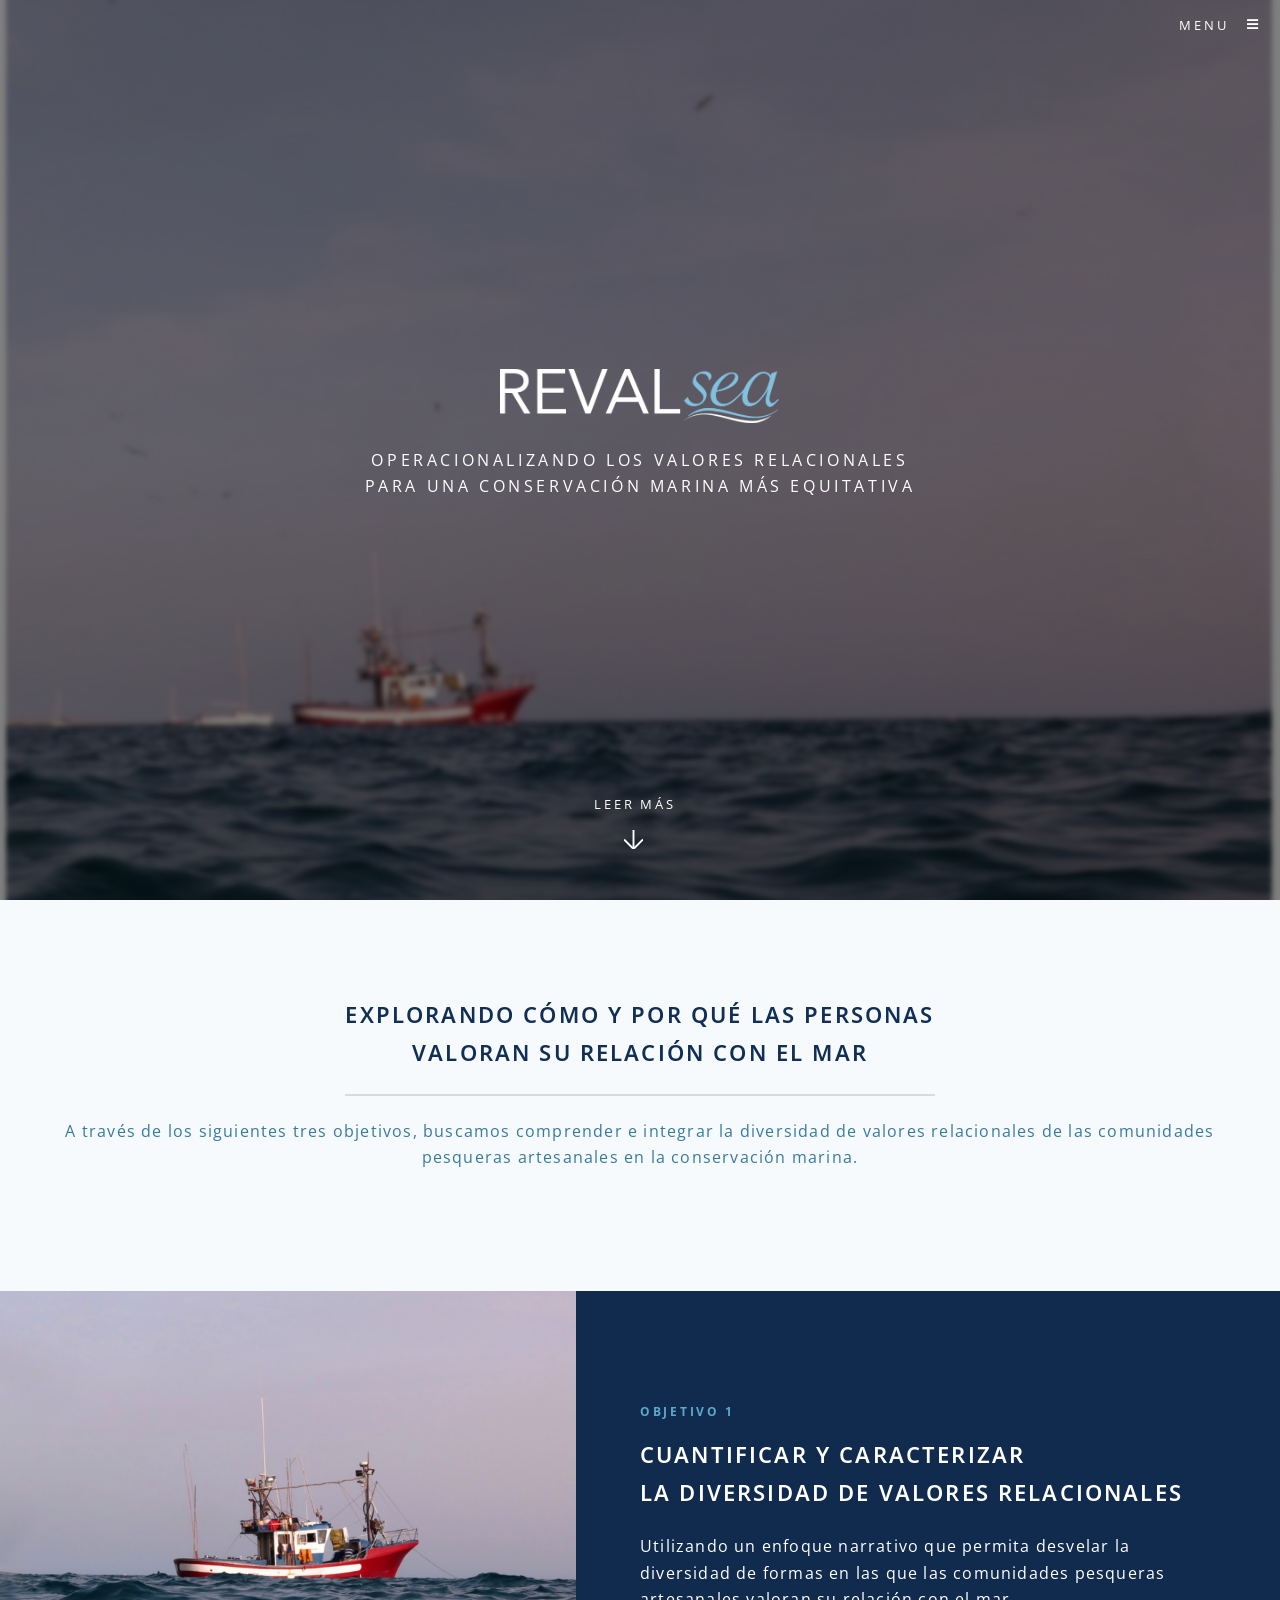
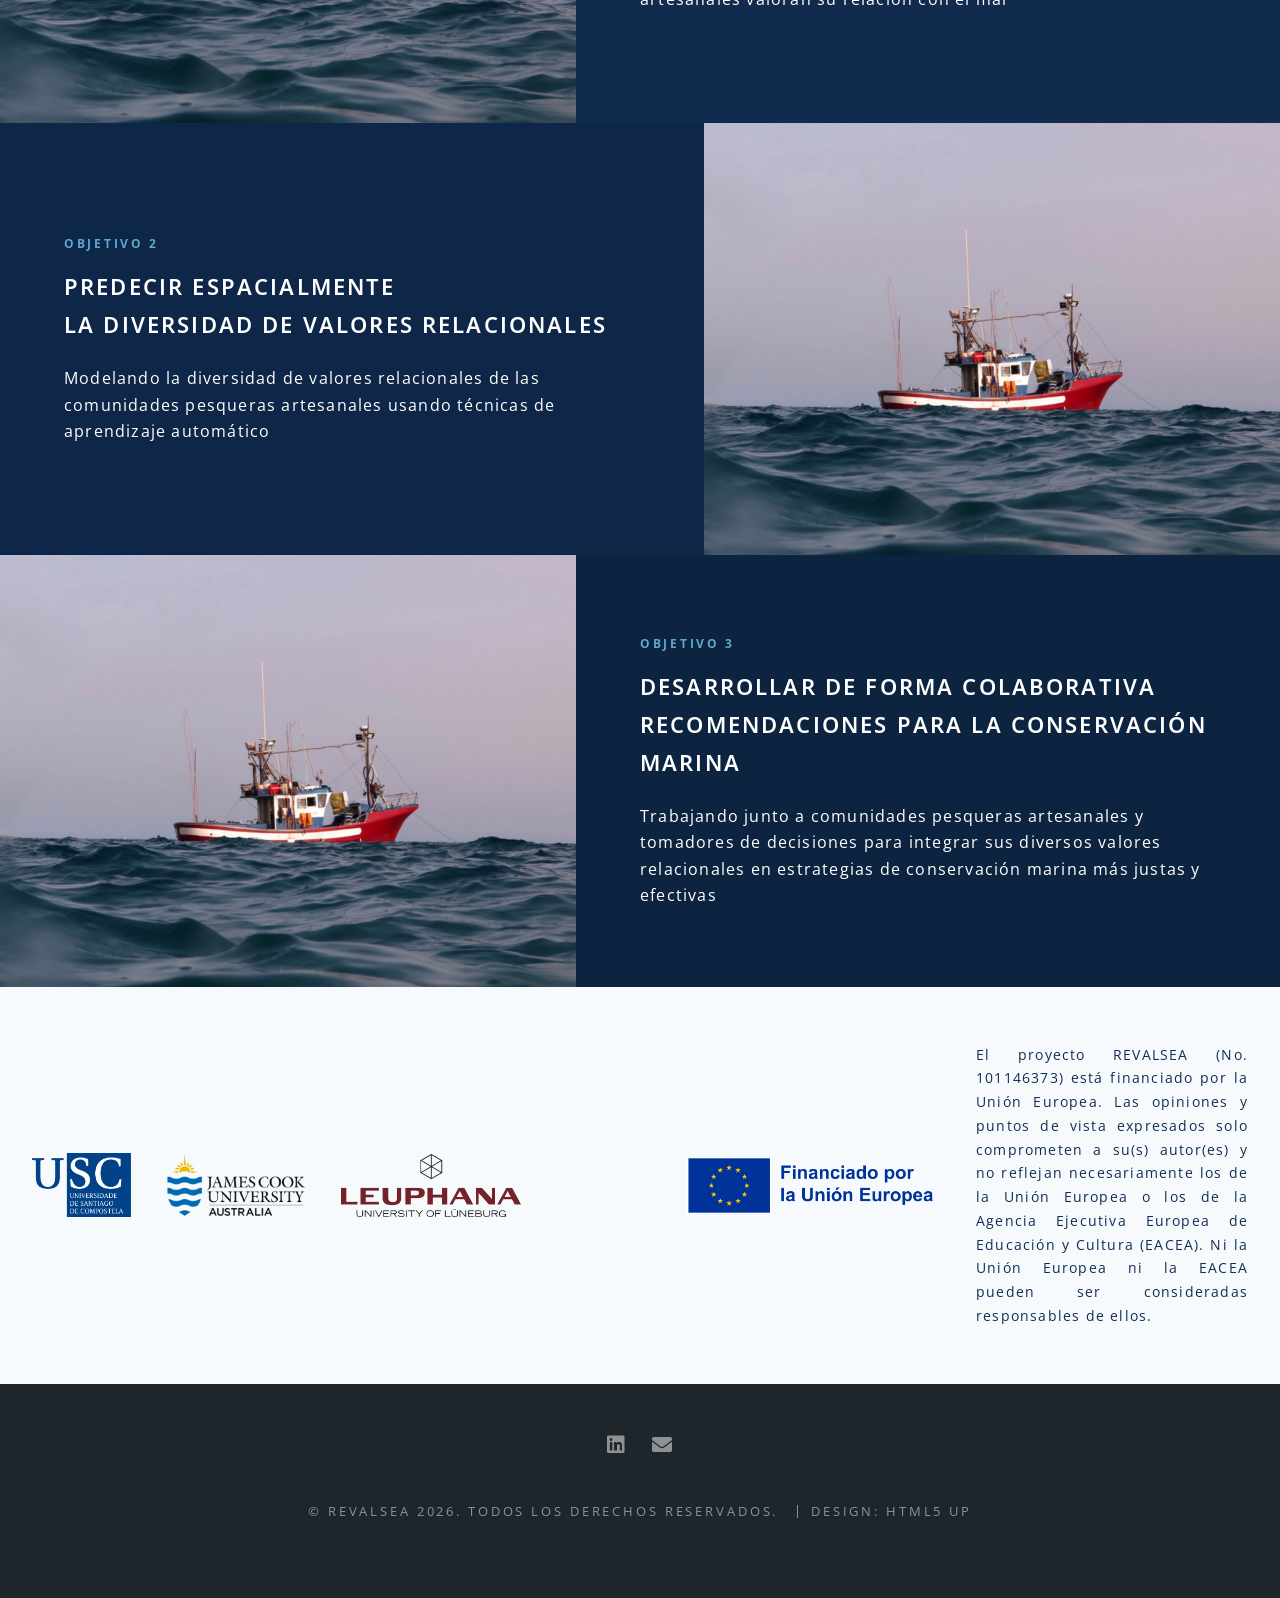
==== commit 4f72a27a: "Update index.html" ====
--- a/index.html
+++ b/index.html
@@ -12,7 +12,7 @@
 		<link rel="stylesheet" href="assets/css/main.css" />
 		<noscript><link rel="stylesheet" href="assets/css/noscript.css" /></noscript>
 	</head>
-	<body class="is-preload pagina-index">
+	<body class="is-preload landing pagina-index">
 
 		<!-- Page Wrapper -->
 			<div id="page-wrapper">
--- a/assets/css/main.css
+++ b/assets/css/main.css
@@ -4033,6 +4033,15 @@
 
 /* Mis cambios */
 
+#two .spotlight-kicker {
+	display: block;
+	margin-bottom: 0.9em;
+	color: #5ca9cdff;
+	font-size: 0.75em;
+	font-weight: 700;
+	letter-spacing: 0.225em;
+	text-transform: uppercase;
+}
 
 /* Logo pagina inicio */
 
@@ -4051,7 +4060,7 @@
   }
 }
 
-/* Seccion financiacion y universidades */
+/* Sección financiación y universidades */
 
 #partners.partners-section {
   padding: 3.5em 0;
@@ -4065,8 +4074,8 @@
   margin: 0;
   padding: 0 2em;
   display: grid;
-  grid-template-columns: auto 1fr;
-  gap: 1em;
+  grid-template-columns: minmax(280px, 620px) 1fr;
+  gap: 2em;
   align-items: center;
 }
 
@@ -4075,8 +4084,9 @@
   align-items: center;
   justify-content: flex-start;
   gap: 2em;
-  flex-wrap: nowrap;
-  width: 620px;
+  flex-wrap: wrap;
+  width: 100%;
+  min-width: 0;
 }
 
 #partners .partners-left img {
@@ -4112,35 +4122,102 @@
   text-align-last: left;
 }
 
-@media screen and (max-width: 900px) {
+/* Tablet */
+@media screen and (max-width: 980px) {
+  #partners.partners-section {
+    padding: 3em 0;
+  }
+
   #partners .partners-row {
+    grid-template-columns: 1fr;
+    gap: 2em;
     padding: 0 1.5em;
-    grid-template-columns: 1fr;
-    gap: 0.5em;
   }
 
   #partners .partners-left {
     justify-content: center;
-    flex-wrap: wrap;
+    gap: 1.5em;
   }
 
   #partners .partners-left img {
-    height: 52px;
+    height: 56px;
+    max-width: 160px;
   }
 
   #partners .partners-right {
-    grid-template-columns: 1fr;
+    justify-content: center;
+    align-items: center;
+  }
+
+  #partners .partners-right img {
+    height: 56px;
+    max-width: 220px;
+  }
+
+  #partners .partners-right p {
+    max-width: 720px;
+  }
+}
+
+/* Móvil */
+@media screen and (max-width: 736px) {
+  #partners.partners-section {
+    padding: 2.5em 0;
+  }
+
+  #partners .partners-row {
+    padding: 0 1.25em;
+    gap: 1.75em;
+  }
+
+  #partners .partners-left {
+    flex-direction: column;
+    gap: 1.25em;
+  }
+
+  #partners .partners-left img {
+    height: 48px;
+    max-width: 180px;
+  }
+
+  #partners .partners-right {
+    flex-direction: column;
+    gap: 1.25em;
     text-align: center;
   }
 
   #partners .partners-right img {
-    width: 130px;
-    justify-self: center;
+    height: auto;
+    width: 160px;
+    max-width: 70%;
   }
 
   #partners .partners-right p {
+    font-size: 0.85em;
+    line-height: 1.6;
     text-align: left;
     text-align-last: left;
+  }
+}
+
+/* Móvil pequeño */
+@media screen and (max-width: 480px) {
+  #partners .partners-row {
+    padding: 0 1em;
+  }
+
+  #partners .partners-left img {
+    height: 42px;
+    max-width: 150px;
+  }
+
+  #partners .partners-right img {
+    width: 140px;
+    max-width: 75%;
+  }
+
+  #partners .partners-right p {
+    font-size: 0.8em;
   }
 }
 
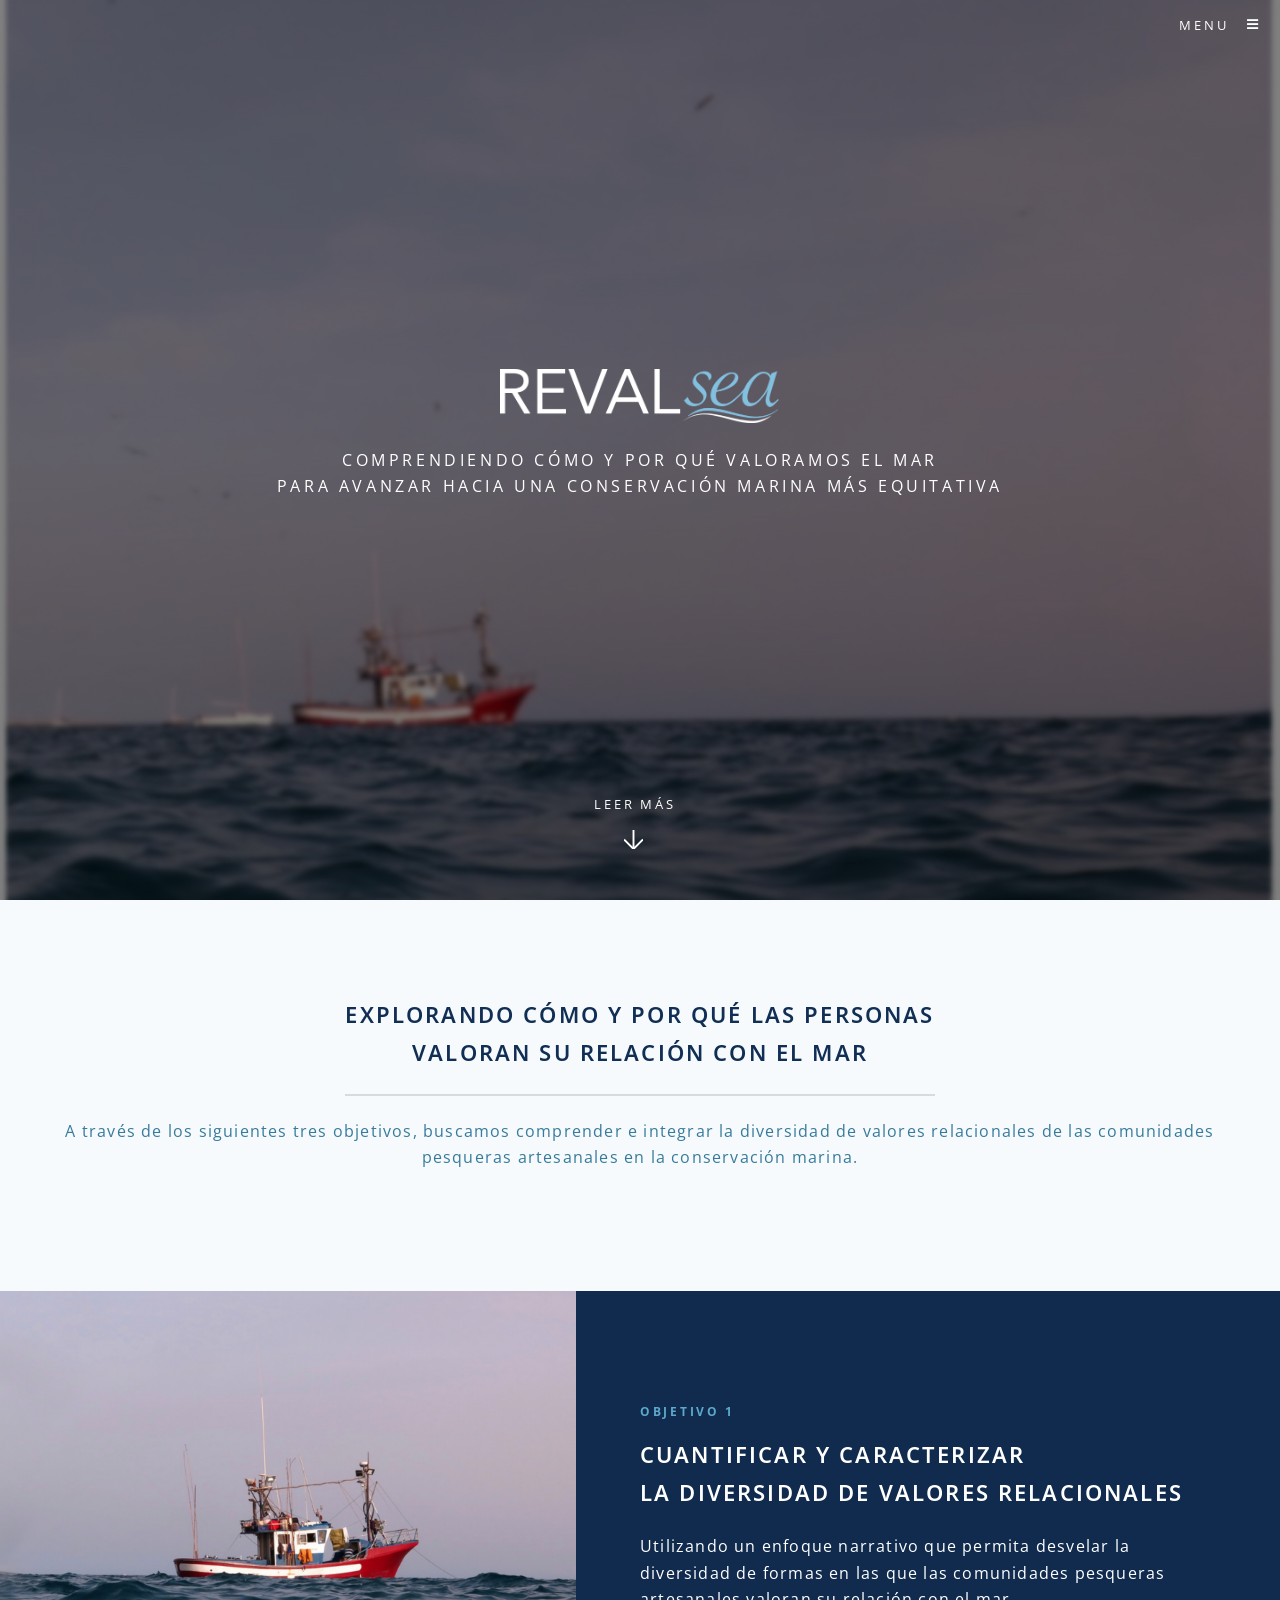
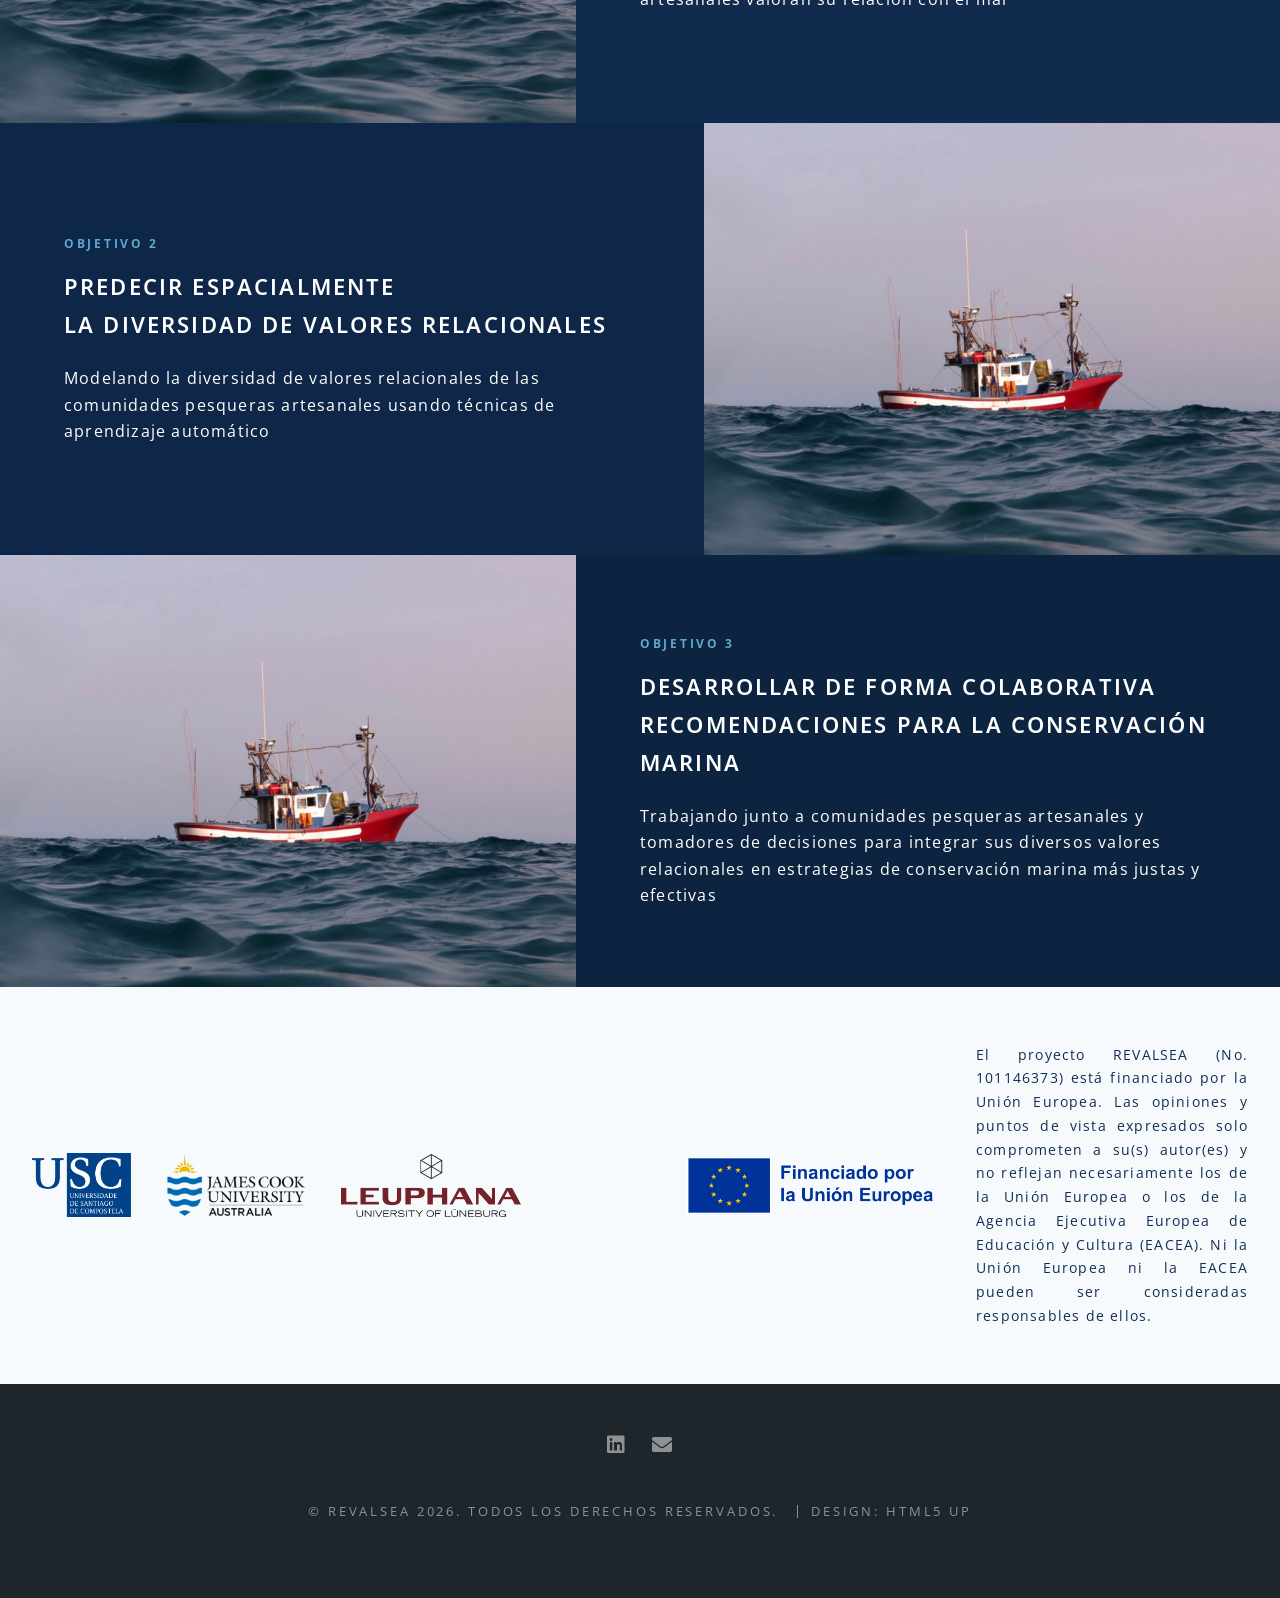
==== commit 13add9fa: "Update index.html" ====
--- a/index.html
+++ b/index.html
@@ -39,8 +39,8 @@
 					<section id="banner">
 						<div class="inner">
 							<img src="images/logoblanco.png" alt="Logo" class="banner-logo">
-							<p>Operacionalizando los valores relacionales<br />
-							para una conservación marina más equitativa</p>
+							<p>Comprendiendo cómo y por qué valoramos el mar<br />
+							para avanzar hacia una conservación marina más equitativa</p>
 						</div>
 						<a href="#one" class="more scrolly">Leer más</a>
 					</section>
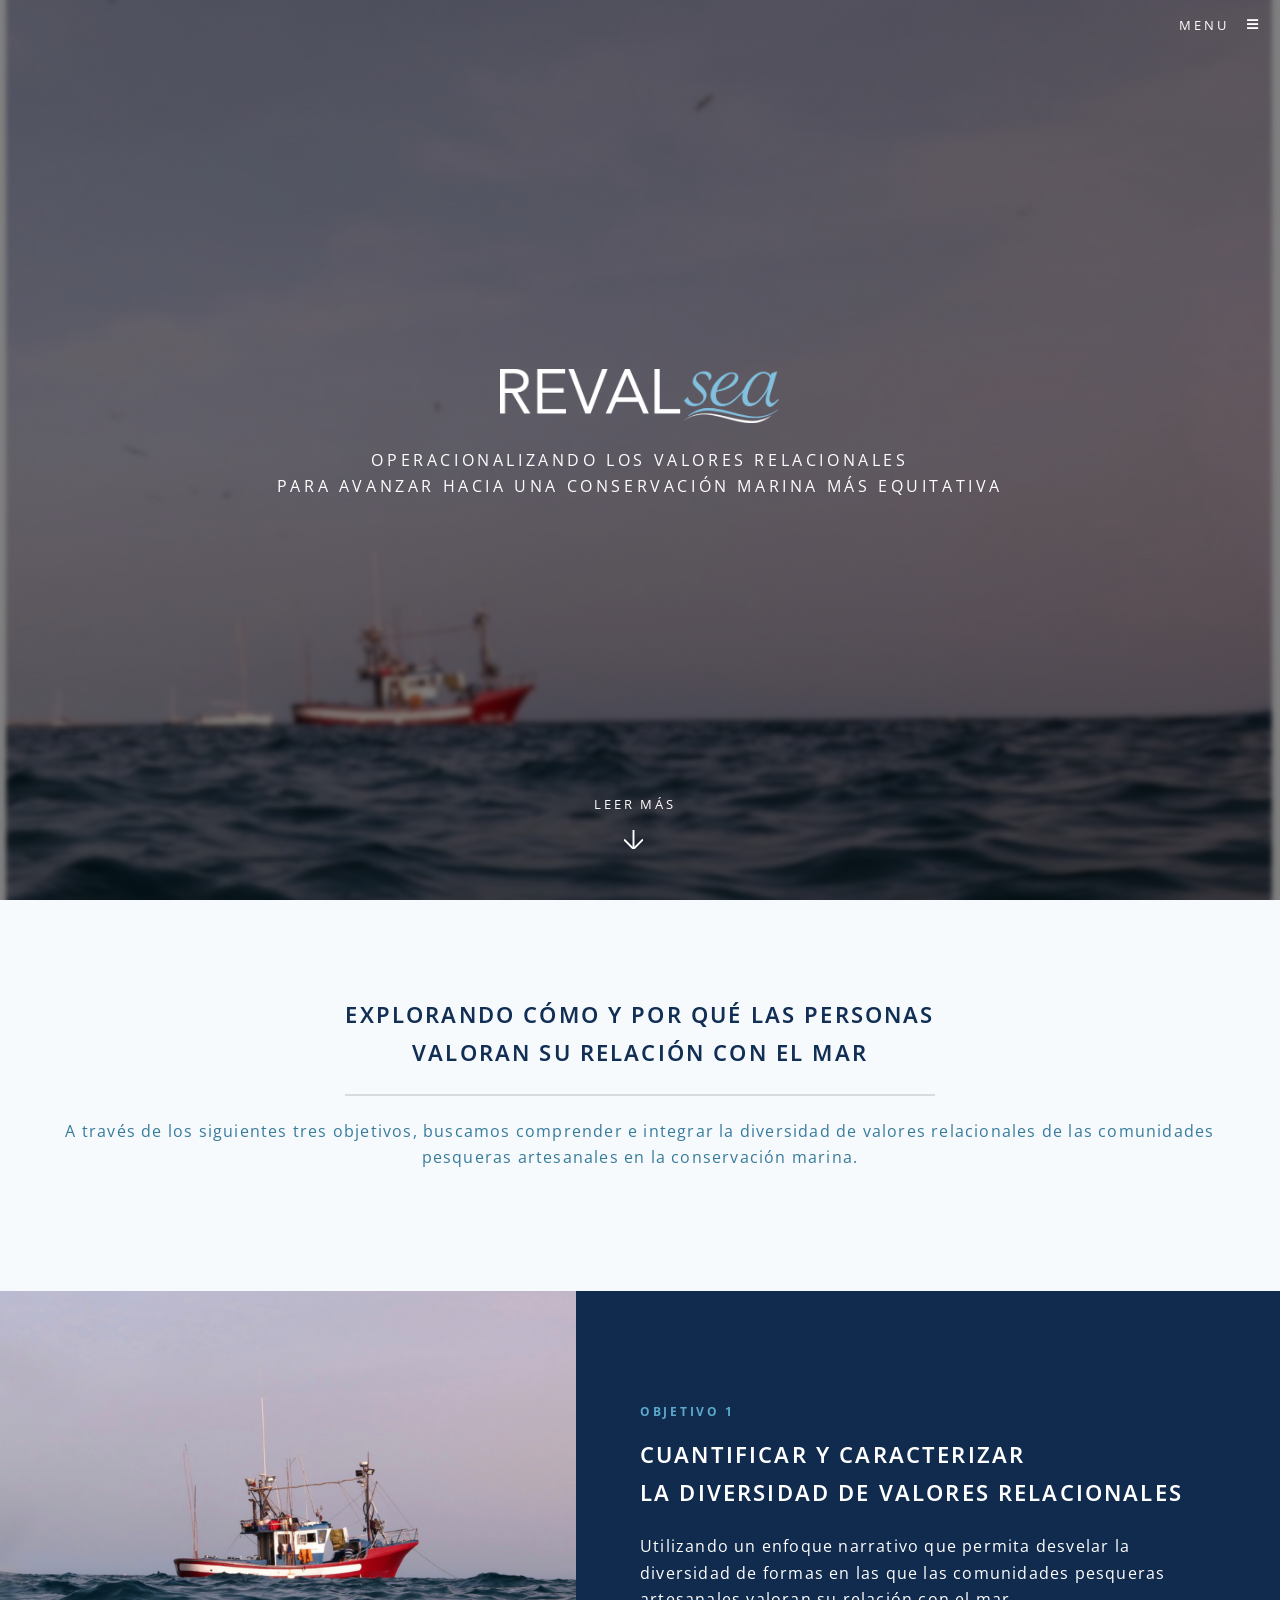
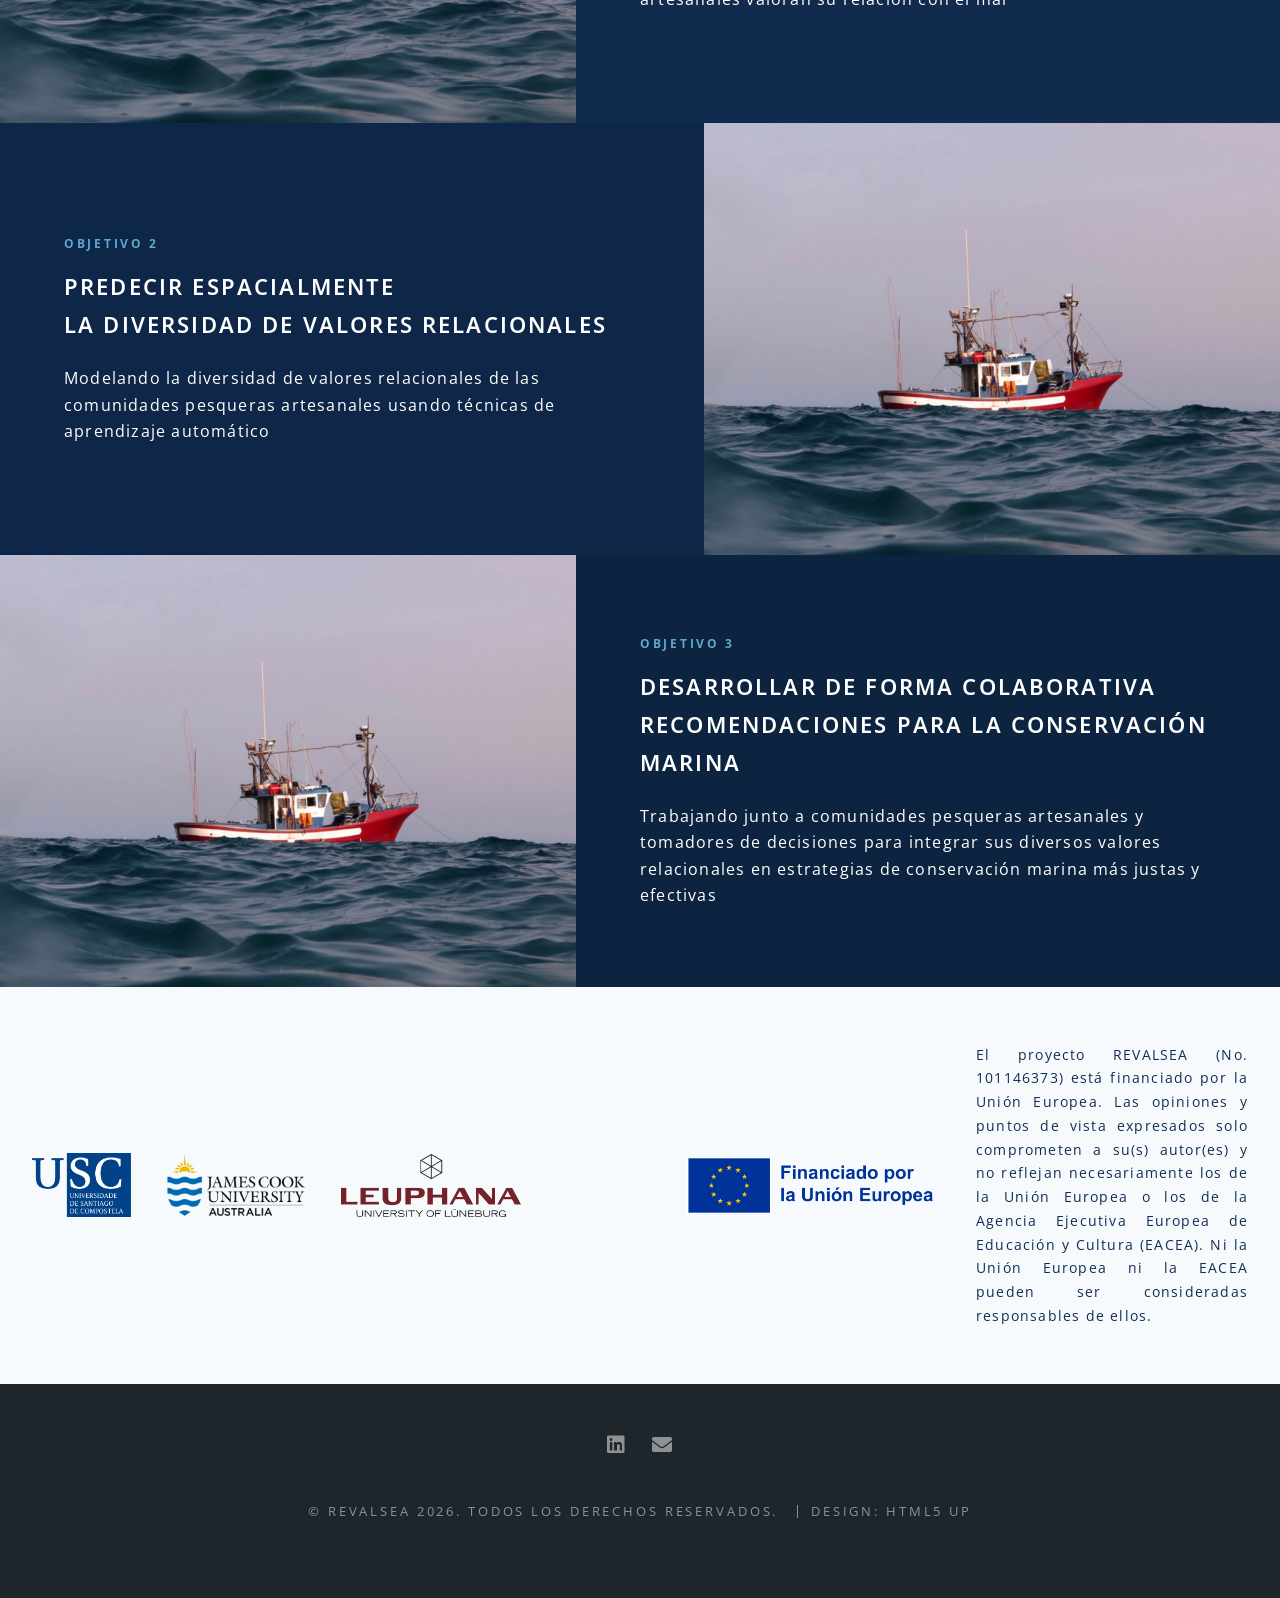
==== commit d4ccfbf1: "Update index.html" ====
--- a/index.html
+++ b/index.html
@@ -39,7 +39,7 @@
 					<section id="banner">
 						<div class="inner">
 							<img src="images/logoblanco.png" alt="Logo" class="banner-logo">
-							<p>Comprendiendo cómo y por qué valoramos el mar<br />
+							<p>Operacionalizando los valores relacionales<br />
 							para avanzar hacia una conservación marina más equitativa</p>
 						</div>
 						<a href="#one" class="more scrolly">Leer más</a>
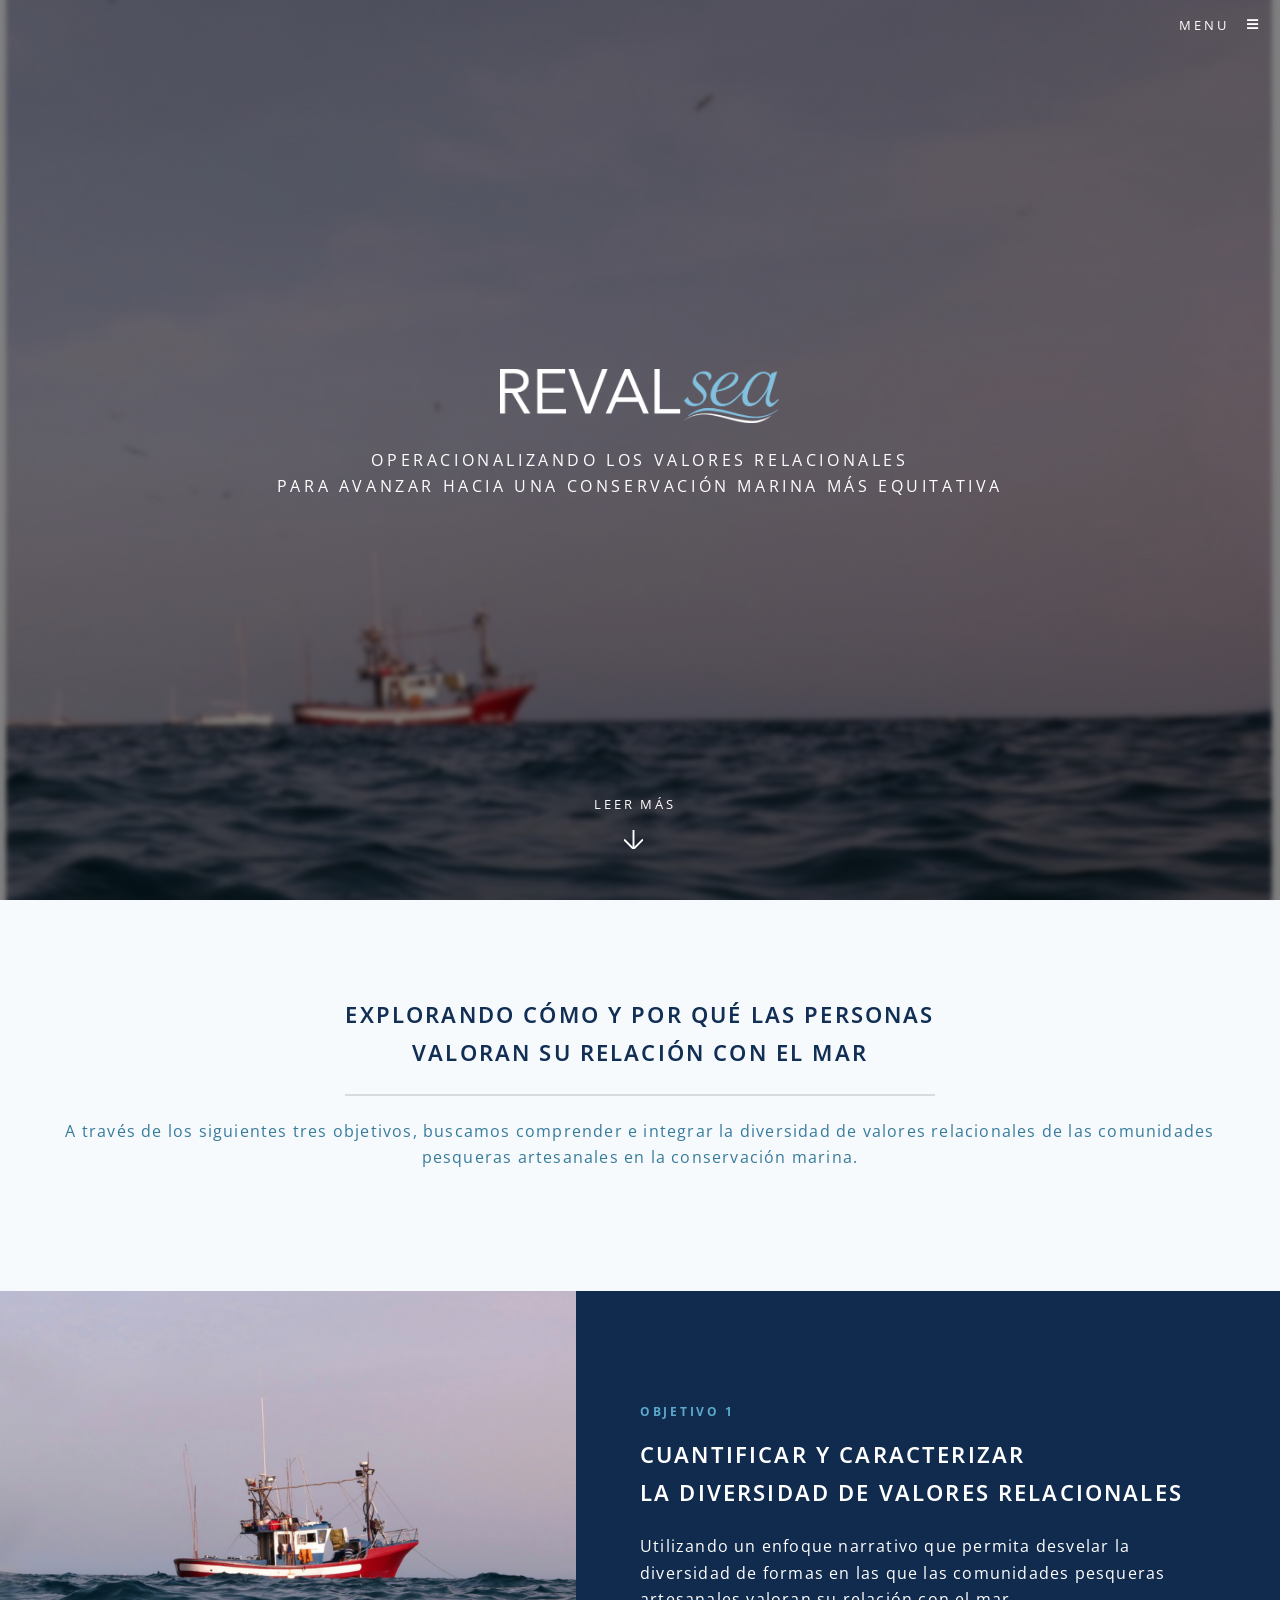
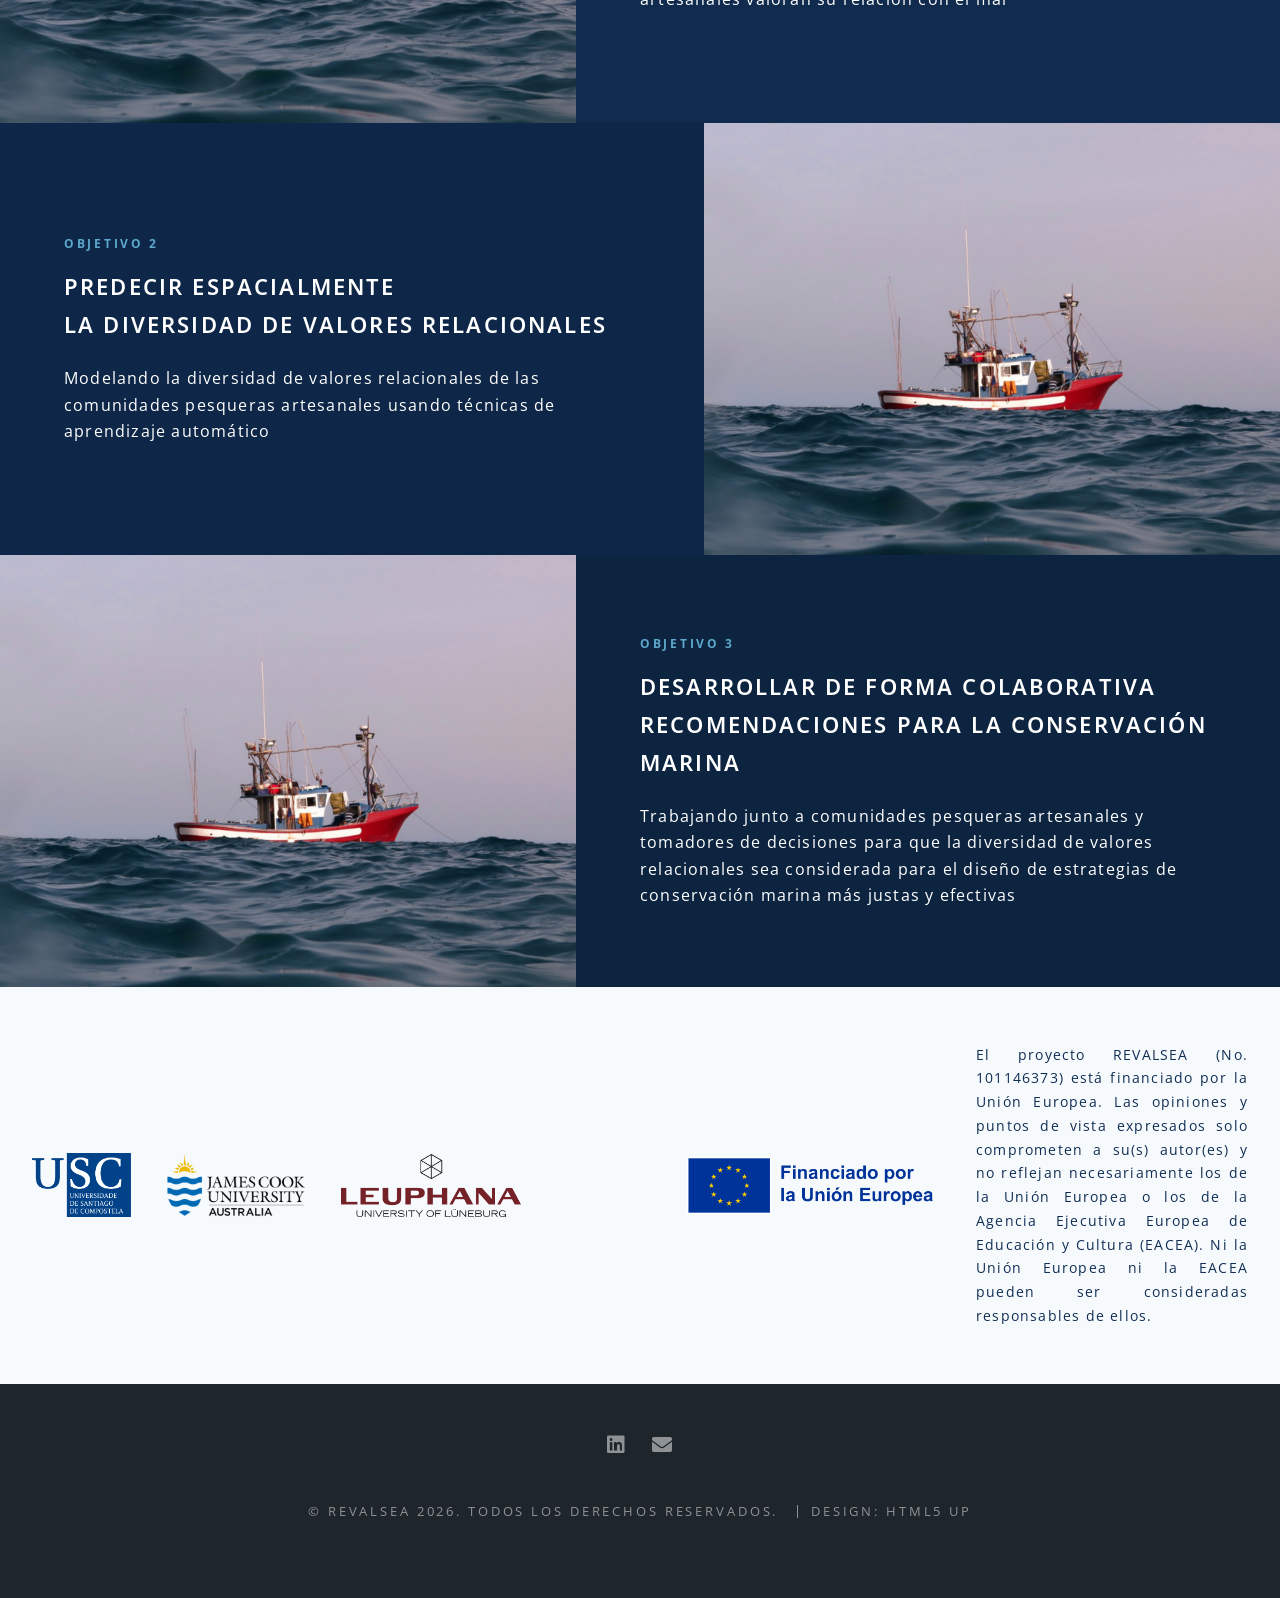
==== commit efa29069: "Update index.html" ====
--- a/index.html
+++ b/index.html
@@ -86,7 +86,7 @@
 								<span class="spotlight-kicker">Objetivo 3</span>
 								<h2>Desarrollar de forma colaborativa<br />
 								recomendaciones para la conservación marina</h2>
-								<p>Trabajando junto a comunidades pesqueras artesanales y tomadores de decisiones para integrar sus diversos valores relacionales en estrategias de conservación marina más justas y efectivas</p>
+								<p>Trabajando junto a comunidades pesqueras artesanales y tomadores de decisiones para que la diversidad de valores relacionales sea considerada para el diseño de estrategias de conservación marina más justas y efectivas</p>
 							</div>
 						</section>
 					</section>
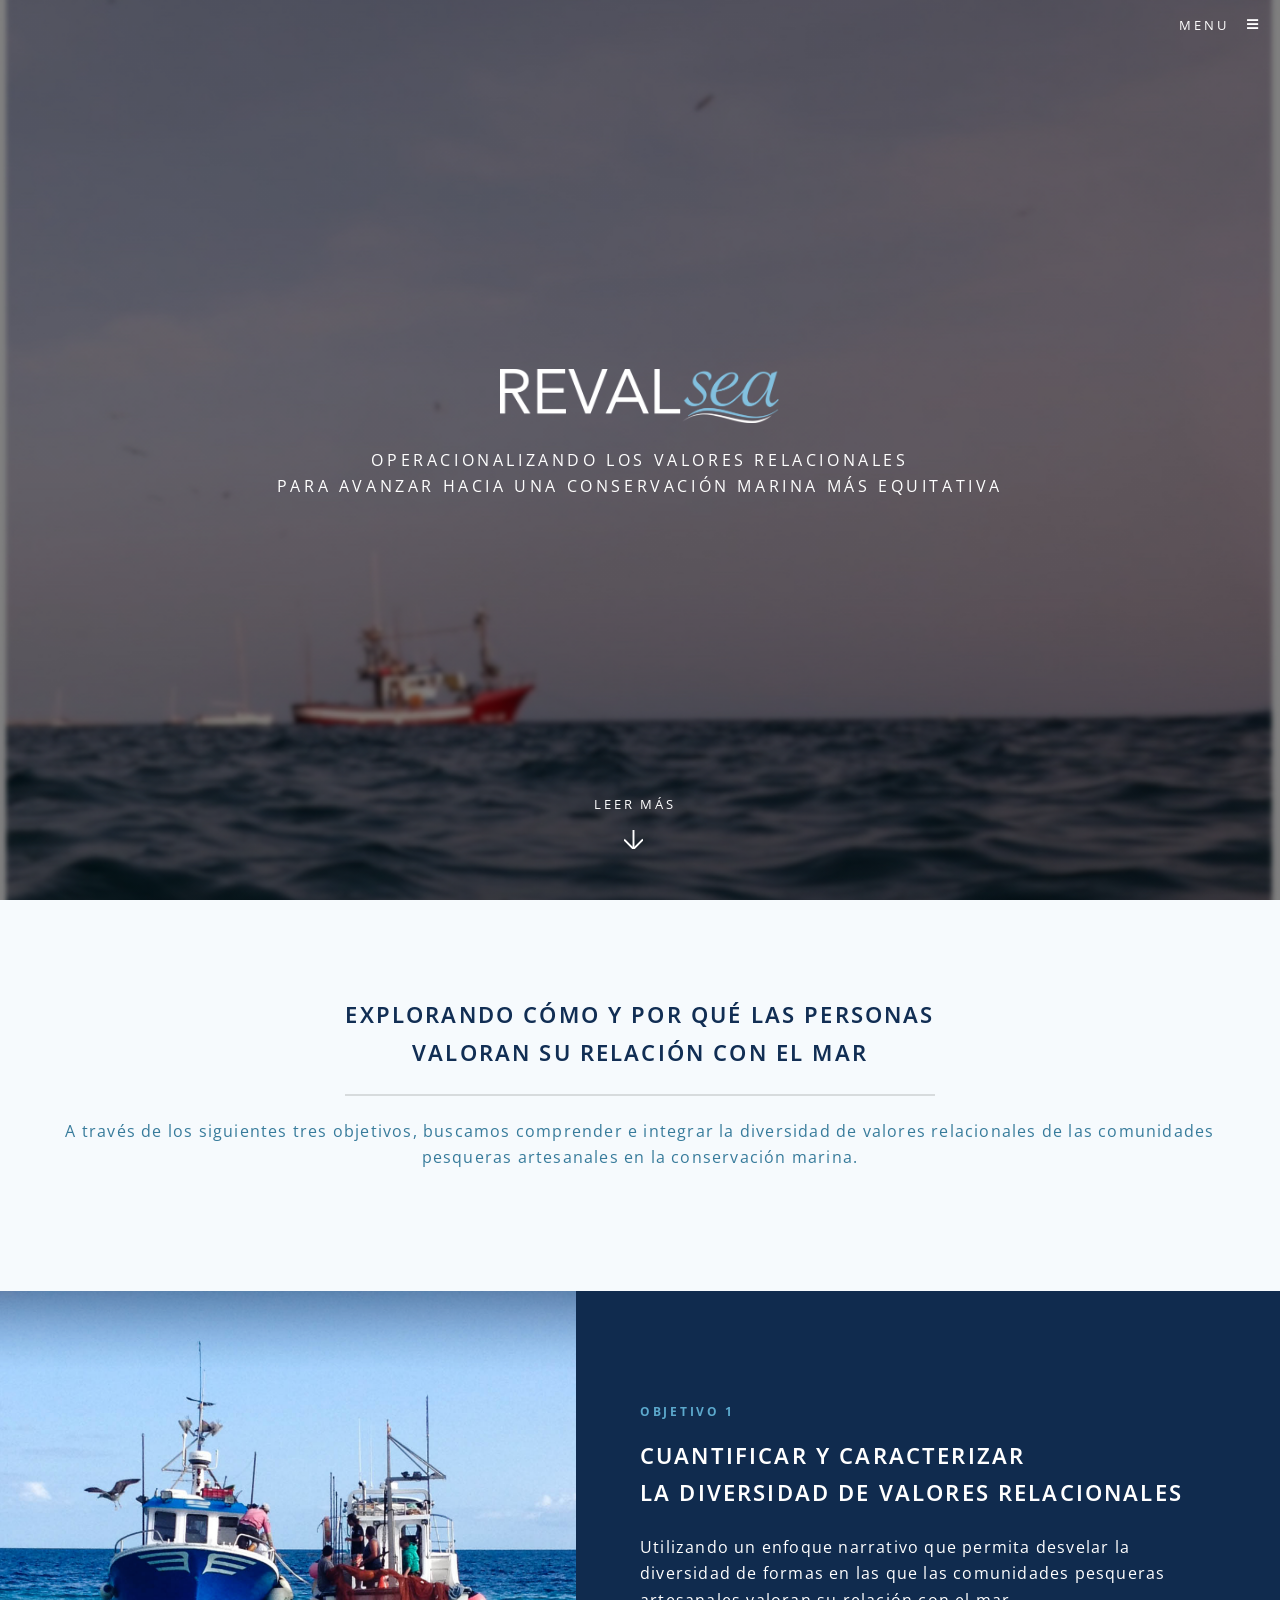
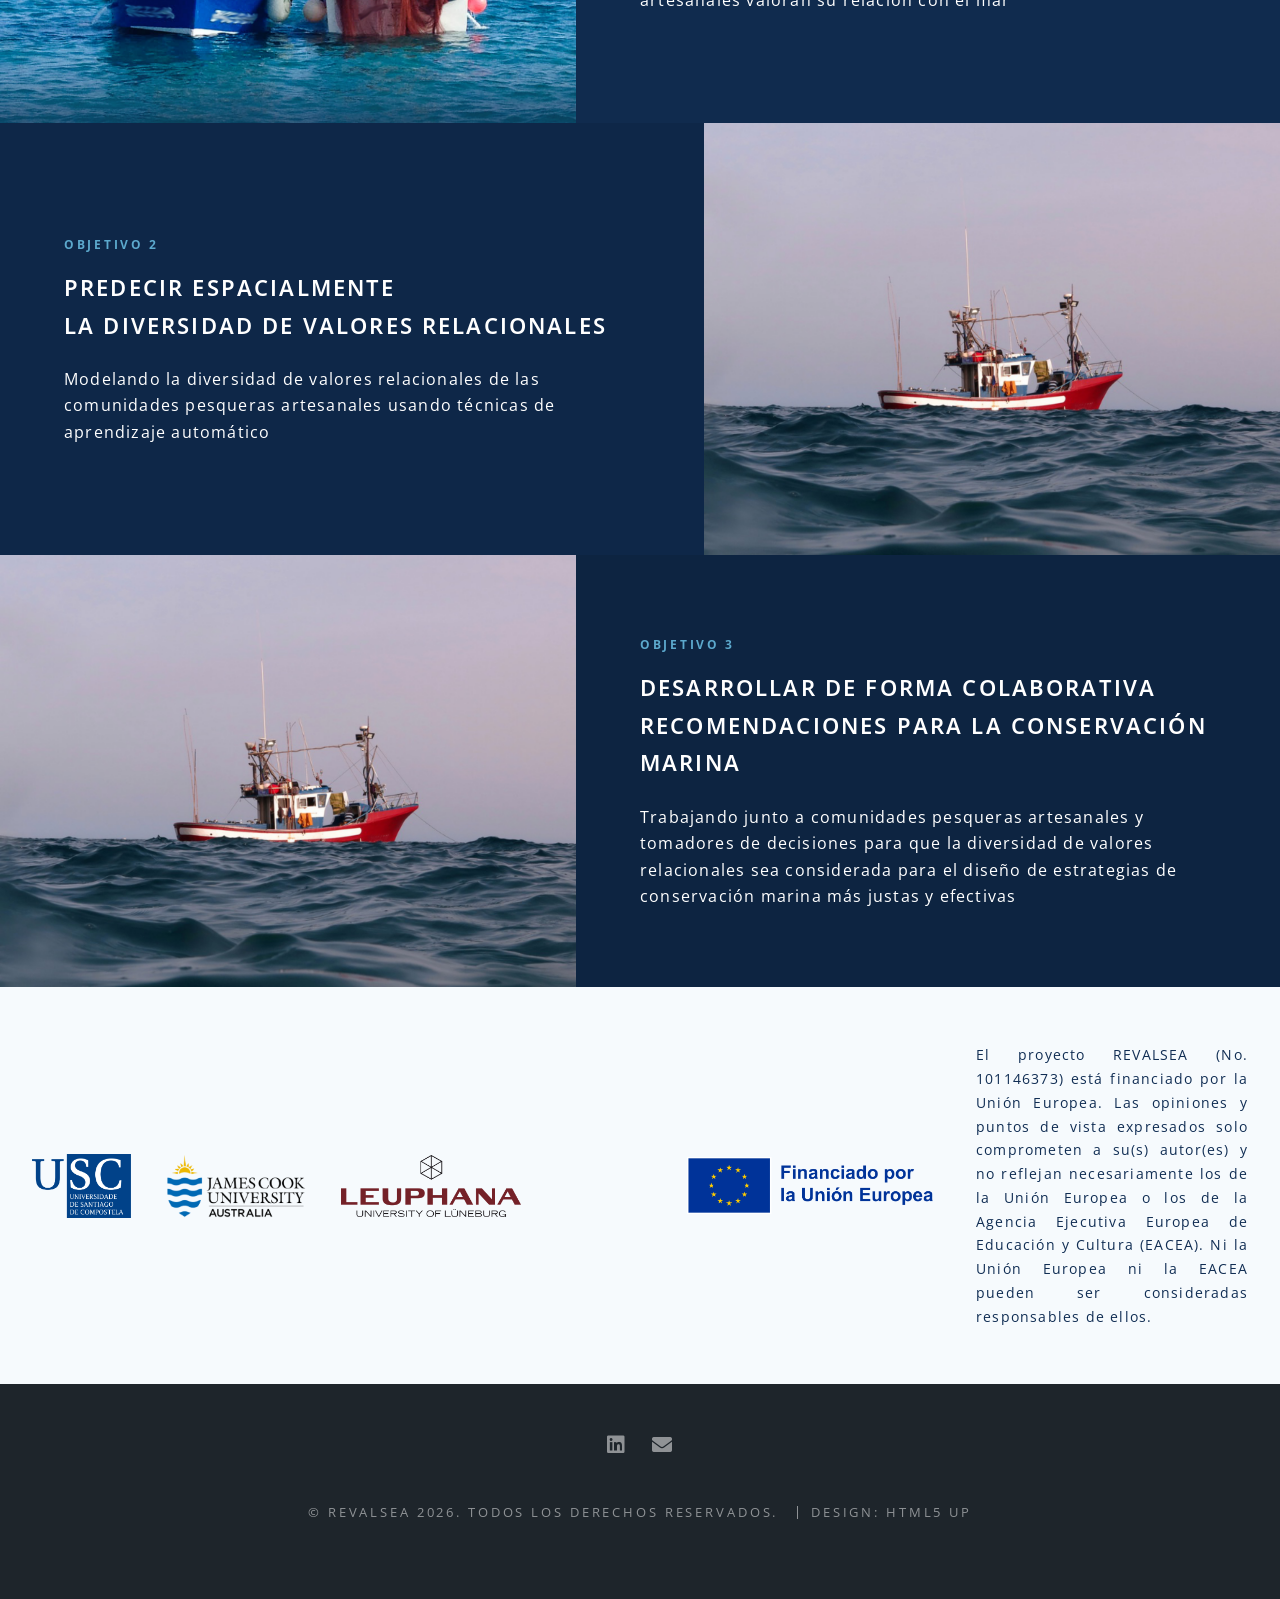
==== commit 5b2ea2a3: "Update index.html" ====
--- a/index.html
+++ b/index.html
@@ -63,7 +63,7 @@
 				<!-- Two -->
 					<section id="two" class="wrapper alt style2">
 						<section class="spotlight">
-							<div class="image"><img src="images/barco1.jpeg" alt="" /></div>
+							<div class="image"><img src="images/revalsea.png" alt="barcos de pesca" /></div>
 							<div class="content">
 								<span class="spotlight-kicker">Objetivo 1</span>
 								<h2>Cuantificar y caracterizar<br />
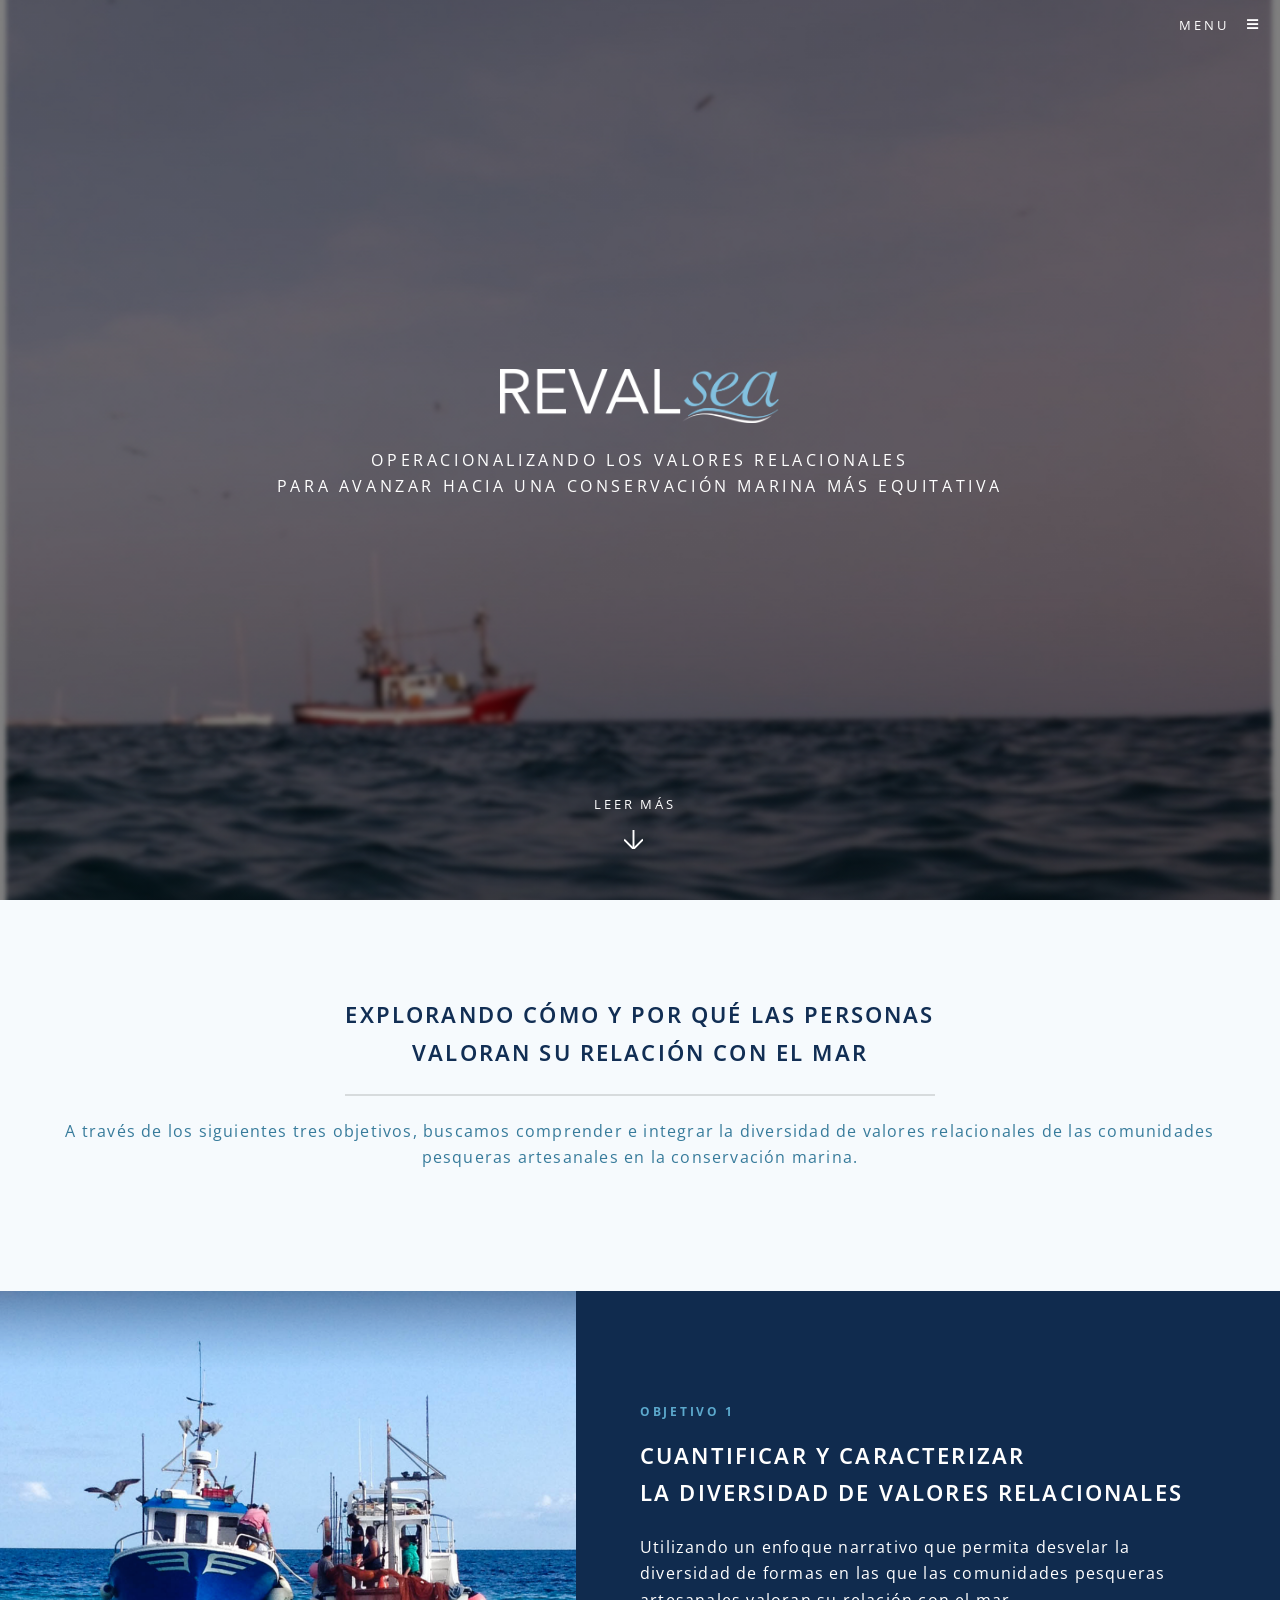
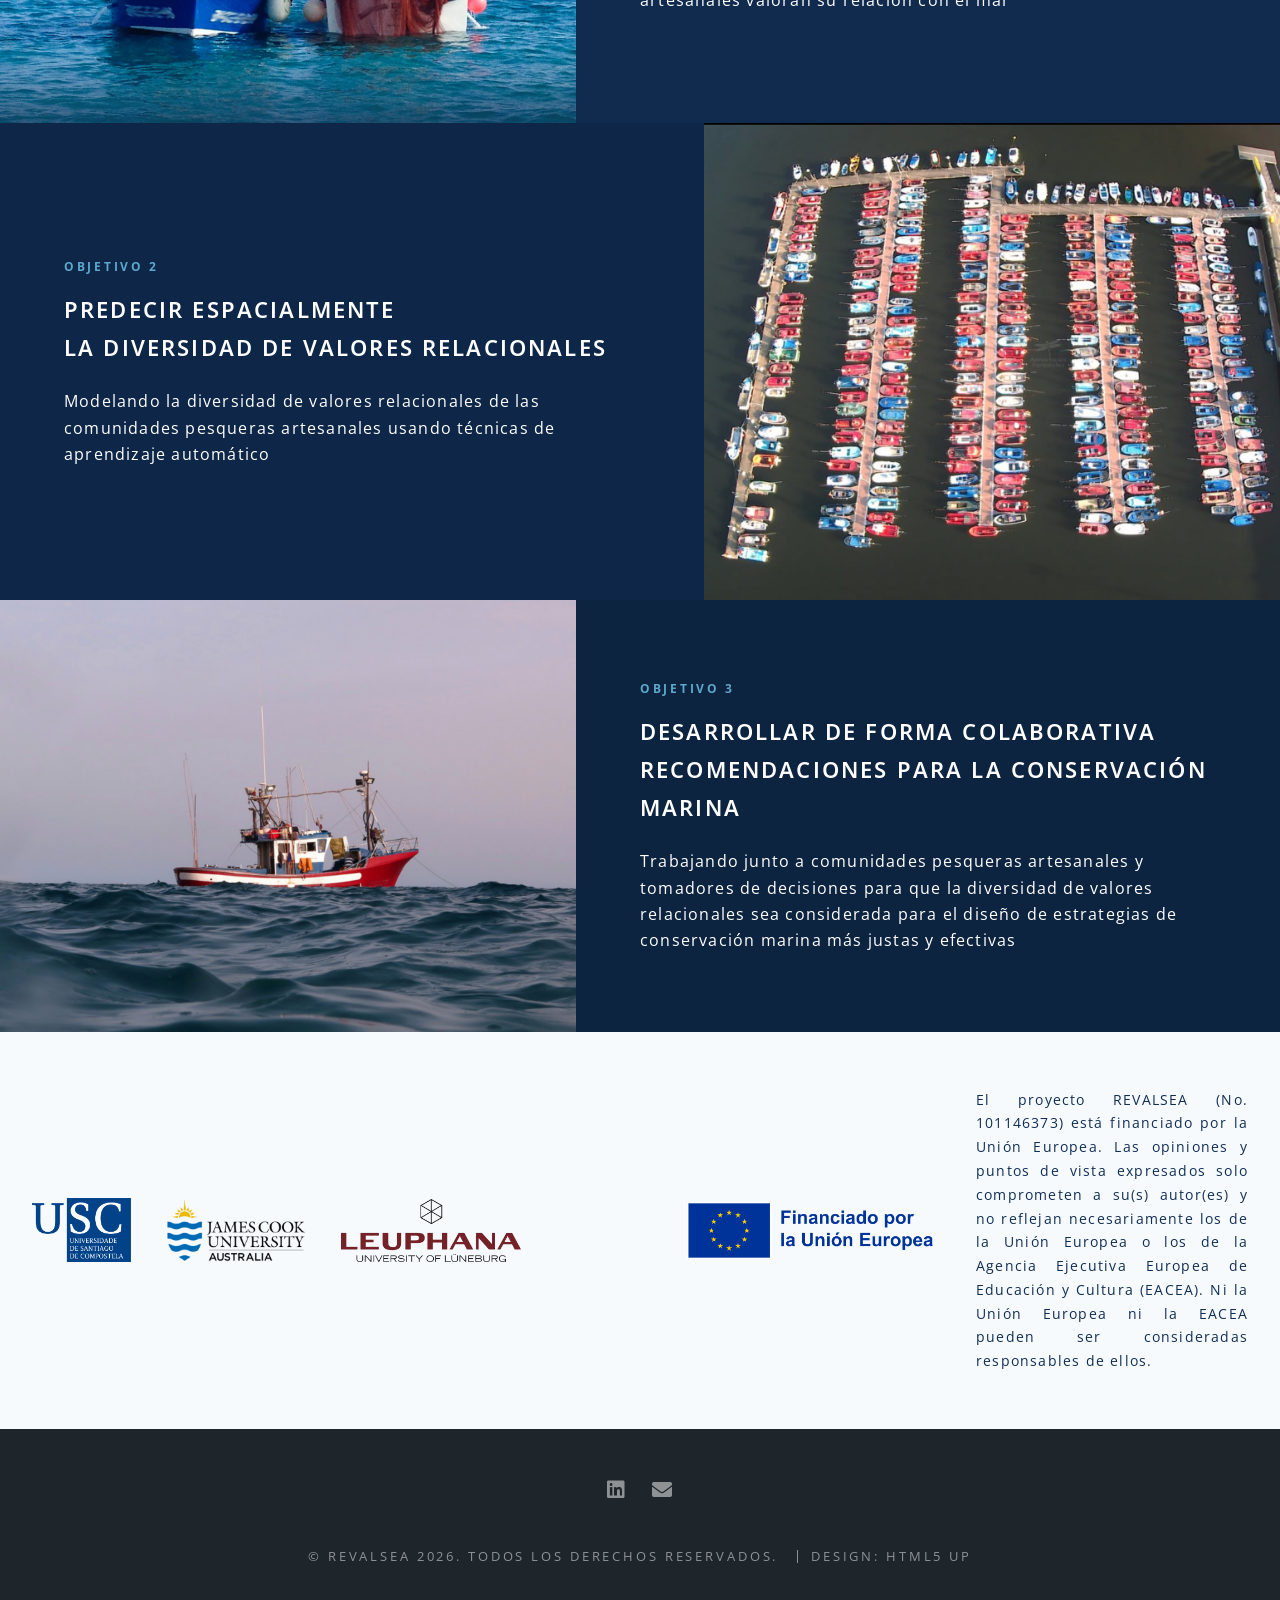
==== commit 7213e5a8: "Update index.html" ====
--- a/index.html
+++ b/index.html
@@ -72,7 +72,7 @@
 							</div>
 						</section>
 						<section class="spotlight">
-							<div class="image"><img src="images/barco1.jpeg" alt="" /></div>
+							<div class="image"><img src="images/puerto.png" alt="" /></div>
 							<div class="content">
 								<span class="spotlight-kicker">Objetivo 2</span>
 								<h2>Predecir espacialmente <br />
